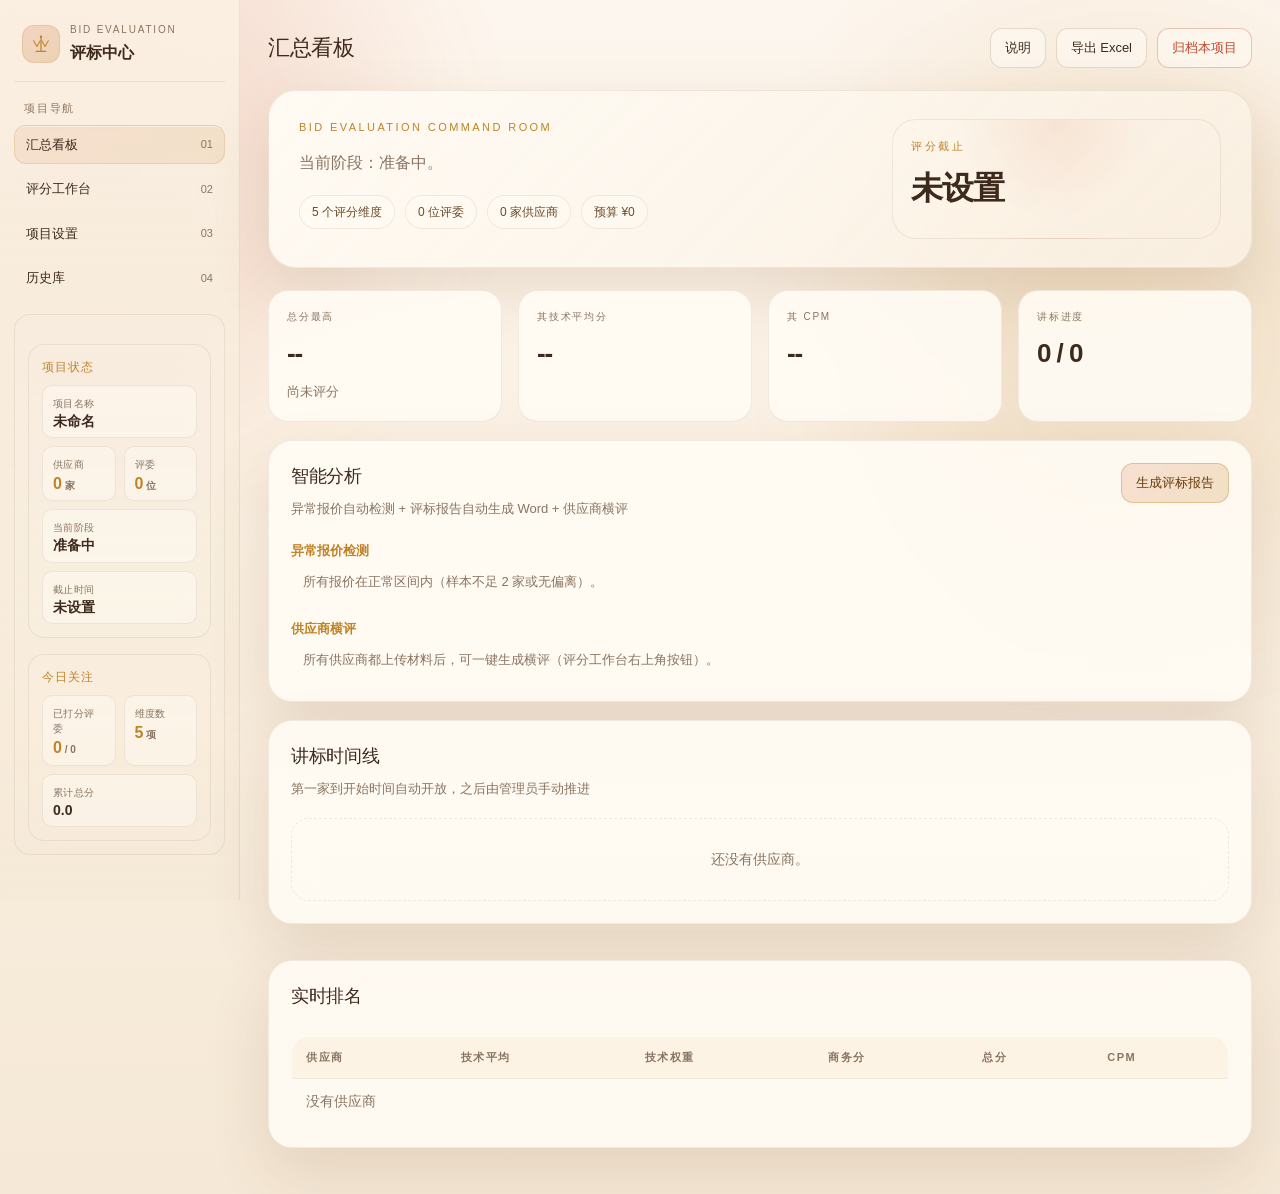
==== index.html @ c52fbff2 "Initial commit: bid-evaluation 评标管理应用" ====
<!DOCTYPE html>
<html lang="zh-CN">
<head>
  <meta charset="UTF-8">
  <meta name="viewport" content="width=device-width, initial-scale=1.0">
  <title>评标中心</title>
  <link rel="icon" href="data:image/svg+xml;utf8,<svg xmlns='http://www.w3.org/2000/svg' viewBox='0 0 64 64'><defs><linearGradient id='g' x1='0' y1='0' x2='1' y2='1'><stop offset='0' stop-color='%23d97757'/><stop offset='1' stop-color='%23c08328'/></linearGradient></defs><rect width='64' height='64' rx='16' fill='url(%23g)'/><path d='M32 14v36M20 50h24' stroke='%23fff' stroke-width='3' stroke-linecap='round' fill='none'/><path d='M14 24l8 14 8-14M34 24l8 14 8-14' stroke='%23fff' stroke-width='2.5' stroke-linecap='round' stroke-linejoin='round' fill='none'/><circle cx='32' cy='14' r='3' fill='%23fff'/></svg>">
  <link rel="stylesheet" href="./tailwind.css">
  <style>
    :root {
      --bg: #fdf6ee;
      --panel: rgba(255, 251, 244, 0.92);
      --line: rgba(120, 80, 40, 0.10);
      --line-strong: rgba(120, 80, 40, 0.18);
      --text: #3d2a1c;
      --muted: #8a7460;
      --gold: #c08328;
      --gold-soft: rgba(192, 131, 40, 0.16);
      --cyan: #d97757;
      --green: #6b9e4f;
      --red: #c0492f;
      --shadow: 0 24px 60px rgba(120, 80, 40, 0.14);
    }

    ::-webkit-scrollbar { width: 8px; height: 8px; }
    ::-webkit-scrollbar-track { background: transparent; }
    ::-webkit-scrollbar-thumb { background: rgba(120,80,40,.22); border-radius: 999px; border: 2px solid transparent; background-clip: content-box; }
    ::-webkit-scrollbar-thumb:hover { background: rgba(120,80,40,.34); }
    ::-webkit-scrollbar-corner { background: transparent; }

    * { box-sizing: border-box; scrollbar-width: thin; scrollbar-color: rgba(120,80,40,.22) transparent; }
    html, body { margin: 0; min-height: 100%; background: radial-gradient(circle at top left, rgba(217, 119, 87, .12), transparent 28%), radial-gradient(circle at 85% 20%, rgba(192, 131, 40, .10), transparent 24%), linear-gradient(180deg, #fdf6ee 0%, #faf0e2 40%, #f5e8d6 100%); color: var(--text); font-family: Inter, "PingFang SC", "Microsoft YaHei", sans-serif; }
    body { overflow-x: hidden; }

    .bg-noise, .bg-glow { position: fixed; inset: 0; pointer-events: none; }
    .bg-noise { opacity: .05; background-image: radial-gradient(rgba(120,80,40,.30) .5px, transparent .5px); background-size: 10px 10px; }
    .bg-glow::before, .bg-glow::after { content: ""; position: absolute; width: 40vw; height: 40vw; border-radius: 999px; filter: blur(80px); opacity: .22; }
    .bg-glow::before { left: -10vw; top: -8vw; background: rgba(217, 119, 87, .50); }
    .bg-glow::after { right: -8vw; top: 10vh; background: rgba(192, 131, 40, .42); }

    .shell { position: relative; display: grid; grid-template-columns: 240px 1fr; min-height: 100vh; }
    .sidebar { padding: 16px 14px; border-right: 1px solid var(--line); background: linear-gradient(180deg, rgba(250, 240, 226, .92), rgba(245, 232, 214, .72)); backdrop-filter: blur(24px); position: sticky; top: 0; height: 100vh; overflow-y: auto; }
    .brand { display: flex; align-items: center; gap: 10px; padding: 6px 8px 16px; margin-bottom: 10px; border-bottom: 1px solid var(--line); }
    .brand-mark { width: 38px; height: 38px; border-radius: 12px; background: linear-gradient(135deg, rgba(217, 119, 87, .22), rgba(192, 131, 40, .25)); border: 1px solid rgba(192,131,40,.2); display: grid; place-items: center; font-weight: 700; color: var(--gold); }
    .brand small { display: block; color: var(--muted); text-transform: uppercase; letter-spacing: .18em; font-size: 10px; margin-bottom: 4px; }
    .brand strong { font-size: 16px; }

    .nav-group { margin-top: 18px; }
    .nav-title { color: var(--muted); font-size: 11px; letter-spacing: .16em; text-transform: uppercase; margin: 0 0 8px 10px; }
    .nav-item { display: flex; align-items: center; justify-content: space-between; width: 100%; padding: 9px 11px; border-radius: 12px; color: var(--text); background: transparent; border: 1px solid transparent; text-align: left; margin-bottom: 5px; cursor: pointer; transition: all .15s ease; font-family: inherit; font-size: 13px; }
    .nav-item:hover { background: rgba(255, 251, 244, .5); }
    .nav-item.active { background: linear-gradient(135deg, rgba(217, 119, 87, .12), rgba(192, 131, 40, .12)); border-color: rgba(192,131,40,.2); box-shadow: inset 0 1px 0 rgba(255,251,244,.5); }
    .nav-item span:last-child { color: var(--muted); font-size: 11px; }

    .sidebar-card { margin-top: 16px; padding: 13px; border-radius: 16px; border: 1px solid var(--line); background: rgba(255, 255, 255, 0.03); }
    .sidebar-card h4 { margin: 0 0 9px; font-size: 12px; letter-spacing: .08em; text-transform: uppercase; color: var(--gold); }
    .mini-row { display: flex; justify-content: space-between; gap: 12px; color: var(--muted); font-size: 12px; padding: 5px 0; }
    .mini-row strong { color: var(--text); font-weight: 600; }
    .stat-grid { display: grid; grid-template-columns: 1fr 1fr; gap: 8px; margin-top: 3px; }
    .stat-tile { padding: 10px 10px 8px; border-radius: 10px; border: 1px solid var(--line); background: rgba(255,251,244,.45); display: flex; flex-direction: column; gap: 3px; }
    .stat-tile .lbl { color: var(--muted); font-size: 10px; letter-spacing: .04em; }
    .stat-tile .val { color: var(--gold); font-size: 16px; font-weight: 700; line-height: 1.1; }
    .stat-tile .sub { color: var(--muted); font-size: 10px; }
    .stat-wide { grid-column: 1 / -1; }
    .stat-wide .val { font-size: 14px; color: var(--text); }

    .main { padding: 28px; min-width: 0; }
    .topbar { display: flex; justify-content: space-between; align-items: center; gap: 12px; margin-bottom: 22px; flex-wrap: wrap; }
    .topbar h1 { margin: 0; font-size: 22px; letter-spacing: -.02em; }
    .topbar .left { display: flex; align-items: center; gap: 12px; }
    .topbar .actions { display: flex; gap: 10px; flex-wrap: wrap; }
    .menu-btn { display: none; width: 40px; height: 40px; border-radius: 12px; border: 1px solid var(--line-strong); background: rgba(255, 251, 244, .6); color: var(--text); cursor: pointer; font-size: 20px; }
    .btn { padding: 9px 14px; border-radius: 12px; border: 1px solid var(--line-strong); background: rgba(255, 251, 244, .6); color: var(--text); font-size: 13px; cursor: pointer; transition: all .15s ease; font-family: inherit; }
    .btn:hover { background: rgba(255, 251, 244, .9); border-color: var(--gold); }
    .btn-primary { background: linear-gradient(135deg, rgba(217,119,87,.20), rgba(192,131,40,.22)); border-color: rgba(192,131,40,.35); color: #6b3a0a; }
    .btn-ghost { background: transparent; }
    .btn-danger { color: var(--red); border-color: rgba(192,73,47,.3); }

    /* 当前讲标推进条 */
    .progress-bar { display: none; flex-direction: column; align-items: stretch; gap: 6px; padding: 14px 18px; border-radius: 16px; border: 1px solid var(--gold-soft); background: linear-gradient(135deg, rgba(192,131,40,.10), rgba(217,119,87,.06)); margin-bottom: 18px; }
    .progress-bar.show { display: flex; }
    .progress-bar .now { font-size: 15px; }
    .progress-bar .now strong { color: var(--gold); }

    .hero { position: relative; overflow: hidden; border-radius: 28px; border: 1px solid var(--line); padding: 28px 30px; background: linear-gradient(135deg, rgba(255, 251, 244, 0.95), rgba(250, 240, 226, 0.86)); box-shadow: var(--shadow); display: grid; grid-template-columns: 1.4fr .8fr; gap: 18px; margin-bottom: 22px; }
    .eyebrow { color: var(--gold); text-transform: uppercase; letter-spacing: .22em; font-size: 11px; margin-bottom: 10px; }
    .hero h2 { margin: 0; font-size: 32px; line-height: 1.35; letter-spacing: .02em; }
    .hero p { margin: 14px 0 0; max-width: 760px; color: var(--muted); line-height: 1.75; }
    .hero-meta { display: flex; gap: 10px; flex-wrap: wrap; margin-top: 18px; }
    .tag { padding: 7px 12px; border-radius: 999px; border: 1px solid var(--line); background: rgba(255, 251, 244, .5); color: #6b4a2a; font-size: 12px; }
    .countdown { border-radius: 24px; padding: 18px; background: radial-gradient(circle at top, rgba(217, 119, 87, .12), transparent 48%), rgba(255, 251, 244, .03); border: 1px solid var(--line); }
    .countdown .time { font-size: 32px; font-weight: 700; letter-spacing: -.04em; margin-top: 8px; }
    .countdown .sub { color: var(--muted); line-height: 1.6; font-size: 13px; margin-top: 8px; }

    .grid-4 { display: grid; grid-template-columns: repeat(4, minmax(0, 1fr)); gap: 16px; margin-bottom: 18px; }
    .metric { border-radius: 20px; padding: 18px; background: var(--panel); border: 1px solid var(--line); backdrop-filter: blur(20px); }
    .metric small { display: block; color: var(--muted); text-transform: uppercase; letter-spacing: .18em; font-size: 10px; margin-bottom: 10px; }
    .metric strong { display: block; font-size: 26px; letter-spacing: -.04em; margin-bottom: 6px; }
    .metric span { color: var(--muted); font-size: 13px; }

    .content-grid { display: grid; grid-template-columns: 1.2fr .8fr; gap: 18px; }
    .stack { display: grid; gap: 18px; }
    .panel { border-radius: 24px; padding: 22px; background: var(--panel); border: 1px solid var(--line); backdrop-filter: blur(20px); box-shadow: var(--shadow); margin-bottom: 18px; }
    .panel h3 { margin: 0 0 8px; font-size: 18px; letter-spacing: -.02em; }
    .panel-head { display: flex; justify-content: space-between; gap: 12px; align-items: flex-start; margin-bottom: 18px; flex-wrap: wrap; }
    .panel-head p { margin: 4px 0 0; color: var(--muted); font-size: 13px; line-height: 1.7; }

    .timeline { display: grid; gap: 12px; }
    .timeline-item { display: grid; grid-template-columns: 110px 1fr auto; gap: 14px; padding: 14px 16px; border-radius: 18px; border: 1px solid var(--line); background: rgba(255, 251, 244, .4); align-items: center; }
    .timeline-item .slot { color: var(--gold); font-weight: 600; font-size: 13px; }
    .timeline-item .name { font-size: 15px; font-weight: 600; }
    .timeline-item .link { color: var(--cyan); font-size: 12px; margin-top: 4px; text-decoration: none; }
    .status-pill { padding: 7px 10px; border-radius: 999px; font-size: 12px; border: 1px solid rgba(120,80,40,.12); }
    .status-done { background: rgba(107, 158, 79, .12); color: var(--green); }
    .status-doing { background: rgba(192, 131, 40, .14); color: var(--gold); }
    .status-todo { background: rgba(217,119,87,.10); color: var(--cyan); }

    .vendor-tabs { display: flex; gap: 8px; flex-wrap: wrap; margin-bottom: 18px; }
    .vendor-tab { padding: 10px 14px; border-radius: 12px; border: 1px solid var(--line); background: rgba(255, 251, 244, .5); cursor: pointer; font-size: 13px; color: var(--text); transition: all .15s ease; }
    .vendor-tab:hover { background: rgba(255, 251, 244, .8); }
    .vendor-tab.active { background: linear-gradient(135deg, rgba(217,119,87,.16), rgba(192,131,40,.16)); border-color: rgba(192,131,40,.3); }
    .vendor-tab .vtotal { color: var(--gold); font-weight: 700; margin-left: 8px; }

    .judge-tabs { display: flex; gap: 8px; flex-wrap: wrap; margin-bottom: 18px; padding: 14px; border-radius: 14px; border: 1px solid var(--line); background: rgba(255, 251, 244, .35); }
    .judge-tab { padding: 8px 12px; border-radius: 10px; border: 1px solid var(--line); background: transparent; cursor: pointer; font-size: 12px; color: var(--muted); }
    .judge-tab.active { background: rgba(217,119,87,.14); color: var(--text); border-color: rgba(217,119,87,.35); }
    .judge-tab .jtotal { color: var(--gold); margin-left: 6px; font-weight: 700; }

    .dimension-grid { display: grid; grid-template-columns: repeat(2, minmax(0, 1fr)); gap: 12px; }
    /* 第 5 个维度卡（奇数个时）旁边放评委总评，凑成两列 */
    .dimension-grid.has-odd { grid-template-columns: repeat(2, minmax(0, 1fr)); }
    .dim-comments-slot { grid-column: 2; }
    .dimension { border-radius: 16px; padding: 14px; background: rgba(253, 246, 238, .65); border: 1px solid var(--line); }
    .dimension .top { display: flex; justify-content: space-between; gap: 10px; margin-bottom: 8px; align-items: center; }
    .dimension .top strong { font-size: 14px; }
    .dimension .max { color: var(--muted); font-size: 12px; }
    .score-input { width: 80px; padding: 8px 10px; border-radius: 10px; border: 1px solid var(--line-strong); background: rgba(255, 251, 244, .7); color: var(--text); font-size: 16px; font-weight: 700; font-family: inherit; text-align: center; }
    .score-input:focus { outline: none; border-color: var(--gold); box-shadow: 0 0 0 3px rgba(192, 131, 40, .15); }
    .score-input.invalid { border-color: var(--red); }
    .bar { height: 7px; border-radius: 999px; background: rgba(120,80,40,.10); overflow: hidden; margin-top: 8px; }
    .bar > i { display: block; height: 100%; border-radius: inherit; background: linear-gradient(90deg, #d97757, #c08328); transition: width .3s ease; }

    .dim-details { margin: 10px 0 0; padding-left: 18px; color: var(--muted); font-size: 12px; line-height: 1.7; }
    .dim-details li { margin-bottom: 3px; }
    .dim-standard { margin-top: 8px; padding: 8px 10px; border-radius: 8px; background: rgba(192,131,40,.08); border: 1px solid rgba(192,131,40,.22); color: var(--gold); font-size: 11px; line-height: 1.5; }

    .vendor-card-head { display: flex; justify-content: space-between; align-items: center; gap: 12px; flex-wrap: wrap; padding: 14px 16px; border-radius: 16px; border: 1px solid var(--line); background: rgba(255, 251, 244, .4); margin-bottom: 14px; }
    .vendor-card-head .play { display: flex; align-items: center; gap: 8px; }
    .vendor-card-head .biz { color: var(--gold); font-weight: 700; }

    .score-summary { display: grid; grid-template-columns: repeat(3, 1fr); gap: 12px; margin-top: 18px; padding: 16px; border-radius: 14px; border: 1px solid var(--line); background: rgba(255, 251, 244, .35); }
    .score-summary div { text-align: center; }
    .score-summary small { display: block; color: var(--muted); font-size: 11px; text-transform: uppercase; letter-spacing: .14em; margin-bottom: 6px; }
    .score-summary strong { font-size: 22px; color: var(--gold); }

    .judge-comments-card { margin-top: 14px; padding: 16px; border-radius: 14px; border: 1px solid var(--line); background: rgba(255, 251, 244, .35); }
    .judge-comments-card .jc-head { margin-bottom: 10px; }
    .judge-comments-card .jc-head strong { color: var(--gold); font-size: 14px; }
    .judge-comments-card .jc-list { display: grid; gap: 10px; }
    .judge-comments-card .jc-row { padding: 10px 12px; border-radius: 10px; border: 1px solid var(--line); background: rgba(255,251,244,.5); }
    .judge-comments-card .jc-row.active { border-color: var(--gold); background: rgba(192,131,40,.06); }
    .judge-comments-card .jc-judge { font-size: 12px; font-weight: 700; color: var(--cyan); margin-bottom: 4px; }
    .judge-comments-card .jc-text { font-size: 13px; color: var(--text); line-height: 1.6; white-space: pre-wrap; word-break: break-word; }
    .judge-comments-card .jc-empty { color: var(--muted); font-size: 12px; }

    .table { width: 100%; border-collapse: collapse; font-size: 13px; border-radius: 18px; overflow: hidden; border: 1px solid var(--line); }
    .table th, .table td { padding: 12px 14px; text-align: left; border-bottom: 1px solid var(--line); }
    .table th { color: var(--muted); font-size: 11px; text-transform: uppercase; letter-spacing: .14em; background: rgba(192,131,40,.06); }
    .table tr:last-child td { border-bottom: none; }
    .table td strong { font-size: 14px; }
    .rank-1 { color: var(--gold); font-weight: 700; }

    /* 异常报价检测 */
    .anomaly-list { display: grid; gap: 8px; }
    .anomaly-item { display: flex; gap: 10px; align-items: flex-start; padding: 10px 12px; border-radius: 12px; border: 1px solid var(--line); background: rgba(255,251,244,.4); font-size: 13px; line-height: 1.5; }
    .anomaly-item .aname { font-weight: 600; flex-shrink: 0; }
    .anomaly-item .atag { padding: 2px 8px; border-radius: 999px; font-size: 11px; flex-shrink: 0; border: 1px solid currentColor; }
    .anomaly-high { color: var(--red); border-color: rgba(192,73,47,.25); background: rgba(192,73,47,.06); }
    .anomaly-medium { color: var(--gold); border-color: rgba(192,131,40,.25); background: rgba(192,131,40,.06); }
    .anomaly-ok { color: var(--muted); font-size: 13px; padding: 10px 12px; }

    /* 资质核验 */
    .qual-list { display: grid; gap: 8px; margin-top: 10px; }
    .qual-row { padding: 10px 12px; border-radius: 10px; border: 1px solid var(--line); background: rgba(255,251,244,.4); font-size: 12px; line-height: 1.5; }
    .qual-row .qtop { display: flex; gap: 8px; align-items: center; justify-content: space-between; margin-bottom: 4px; }
    .qual-row .qreq { color: var(--text); font-size: 12px; }
    .qual-badge { padding: 2px 8px; border-radius: 999px; font-size: 11px; border: 1px solid currentColor; flex-shrink: 0; }
    .qual-pass { color: var(--green); }
    .qual-fail { color: var(--red); }
    .qual-partial { color: var(--gold); }
    .qual-evidence { color: var(--muted); font-size: 11px; margin-top: 2px; }

    /* 历史库 */
    .archive-list { display: grid; gap: 14px; }
    .archive-card { border-radius: 18px; padding: 16px 18px; border: 1px solid var(--line); background: rgba(255,251,244,.5); }
    .archive-card .ac-head { display: flex; justify-content: space-between; align-items: flex-start; gap: 10px; margin-bottom: 10px; }
    .archive-card .ac-name { font-size: 15px; font-weight: 600; }
    .archive-card .ac-meta { display: flex; gap: 10px; flex-wrap: wrap; color: var(--muted); font-size: 12px; }
    .archive-card .ac-tag { padding: 3px 8px; border-radius: 999px; border: 1px solid var(--line); background: rgba(255,251,244,.6); }
    .archive-card .ac-winner { color: var(--gold); font-size: 14px; margin-top: 8px; }
    .archive-card .ac-actions { display: flex; gap: 8px; margin-top: 12px; flex-wrap: wrap; }
    .archive-detail h4 { margin: 14px 0 8px; font-size: 13px; text-transform: uppercase; letter-spacing: .08em; color: var(--gold); }
    .archive-detail h4:first-child { margin-top: 0; }
    .archive-detail .mini-table { width: 100%; border-collapse: collapse; font-size: 12px; border: 1px solid var(--line); border-radius: 10px; overflow: hidden; }
    .archive-detail .mini-table th, .archive-detail .mini-table td { padding: 8px 10px; border-bottom: 1px solid var(--line); text-align: left; }
    .archive-detail .mini-table th { background: rgba(192,131,40,.06); color: var(--muted); font-size: 11px; text-transform: uppercase; letter-spacing: .08em; }
    .archive-detail .mini-table tr:last-child td { border-bottom: none; }
    .archive-detail details { margin-top: 8px; }
    .archive-detail summary { color: var(--gold); font-size: 13px; cursor: pointer; }

    .similar-section { margin-top: 14px; padding: 12px 14px; border-radius: 12px; border: 1px solid var(--line); background: rgba(255,251,244,.5); }
    .similar-section h4 { margin: 0 0 10px; font-size: 13px; color: var(--gold); }
    .similar-list { display: grid; gap: 8px; }
    .similar-item { display: flex; align-items: center; justify-content: space-between; gap: 10px; padding: 10px 12px; border-radius: 10px; border: 1px solid var(--line); background: rgba(255,251,244,.6); }
    .similar-item .sinfo { display: flex; flex-direction: column; gap: 3px; min-width: 0; }
    .similar-item .sinfo strong { font-size: 13px; }
    .similar-item .smeta { font-size: 11px; color: var(--muted); }

    /* AI 初评 / 资质核验 折叠块 */
    details.ai-block > summary::-webkit-details-marker,
    details.qual-block > summary::-webkit-details-marker { display: none; }
    details.ai-block[open] .toggle-icon,
    details.qual-block[open] .toggle-icon { display: none; }

    /* 供应商档案 */
    .supplier-registry { display: grid; gap: 10px; }
    .supplier-row { display: grid; grid-template-columns: 1.5fr .8fr .8fr .8fr 1fr auto; gap: 10px; align-items: center; padding: 10px 12px; border-radius: 10px; border: 1px solid var(--line); background: rgba(255,251,244,.4); font-size: 12px; }
    .supplier-row .sname { font-weight: 600; }
    .supplier-row .snum { color: var(--gold); font-weight: 700; }
    .supplier-row .smeta { color: var(--muted); }
    .supplier-row .blacklist { color: var(--red); }
    .supplier-row input { font-size: 12px; padding: 6px 8px; }

    /* 手机端汇总卡片 */
    .vendor-cards-mobile { display: none; gap: 12px; }
    .vcard { border-radius: 16px; padding: 14px; border: 1px solid var(--line); background: rgba(255, 251, 244, .4); }
    .vcard .vh { display: flex; justify-content: space-between; align-items: center; margin-bottom: 10px; }
    .vcard .vh strong { font-size: 14px; }
    .vcard .vrow { display: flex; justify-content: space-between; padding: 6px 0; color: var(--muted); font-size: 13px; }
    .vcard .vrow strong { color: var(--text); }

    .audit-list { display: grid; gap: 12px; }
    .audit-item { padding: 14px 16px; border-radius: 18px; border: 1px solid var(--line); background: rgba(255, 251, 244, .4); }
    .audit-item strong { display: block; margin-bottom: 6px; font-size: 13px; }
    .audit-item p { margin: 0; color: var(--muted); font-size: 13px; line-height: 1.6; }
    .audit-item .empty { color: var(--muted); font-style: italic; }

    .judge-sig-list { display: grid; gap: 12px; margin-bottom: 14px; }
    .judge-sig-card { padding: 12px; border-radius: 12px; border: 1px solid var(--line); background: rgba(255,251,244,.5); }
    .js-head { display: flex; justify-content: space-between; align-items: center; margin-bottom: 8px; }
    .js-time { color: var(--muted); font-size: 12px; }
    .js-img { max-width: 200px; max-height: 70px; border: 1px solid var(--line); border-radius: 6px; background: #fff; padding: 3px; display: block; }
    .js-empty { color: var(--muted); font-style: italic; font-size: 13px; }
    .js-overalls { margin-top: 8px; padding-top: 8px; border-top: 1px dashed var(--line); font-size: 12px; color: var(--text); line-height: 1.6; }

    .cross-vendor-content { margin-top: 10px; padding: 14px 16px; border-radius: 12px; border: 1px solid var(--line); background: rgba(255,251,244,.6); color: var(--text); font-size: 13px; line-height: 1.8; }
    .cross-vendor-content br { margin-bottom: 6px; }

    .form-row { display: grid; grid-template-columns: 1fr auto auto; gap: 10px; align-items: center; margin-bottom: 10px; }
    .form-row label { font-size: 13px; color: var(--muted); }
    .input { padding: 9px 12px; border-radius: 10px; border: 1px solid var(--line-strong); background: rgba(255, 251, 244, .8); color: var(--text); font-size: 13px; font-family: inherit; width: 100%; }
    .input:focus { outline: none; border-color: var(--gold); }
    .input.small { width: 90px; }
    textarea.input { resize: vertical; min-height: 60px; }
    .form-section { margin-bottom: 24px; }
    .form-section h4 { margin: 0 0 12px; font-size: 14px; color: var(--gold); letter-spacing: .06em; text-transform: uppercase; }
    .empty-state { padding: 30px; text-align: center; color: var(--muted); font-size: 14px; border: 1px dashed var(--line); border-radius: 18px; }
    .readonly-row { display: flex; justify-content: space-between; padding: 10px 12px; border-radius: 10px; border: 1px solid var(--line); background: rgba(255, 251, 244, .35); margin-bottom: 8px; }
    .readonly-row span { color: var(--muted); font-size: 13px; }
    .readonly-row strong { color: var(--text); }

    .ai-card { border-radius: 16px; padding: 16px; border: 1px solid var(--line); background: rgba(255, 251, 244, .4); margin-bottom: 12px; }
    .ai-card .head { display: flex; justify-content: space-between; align-items: center; margin-bottom: 10px; gap: 10px; flex-wrap: wrap; }
    .ai-card strong { font-size: 14px; }

    .paste-box { padding: 16px; border-radius: 16px; border: 1px dashed var(--line-strong); background: rgba(255, 251, 244, .35); margin-bottom: 14px; }
    .paste-box textarea { min-height: 100px; }

    .link-row { display: flex; gap: 8px; align-items: center; padding: 10px 12px; border-radius: 10px; border: 1px solid var(--line); background: rgba(255, 251, 244, .35); margin-bottom: 8px; flex-wrap: wrap; }
    .link-row .lname { flex: 1; min-width: 120px; font-size: 13px; }
    .link-row .lurl { flex: 2; min-width: 200px; font-size: 11px; color: var(--cyan); word-break: break-all; }
    .link-row .copy { font-size: 11px; padding: 6px 10px; }

    .report-pre { padding: 14px; border-radius: 12px; background: rgba(255,251,244,.8); border: 1px solid var(--line); font-family: "Microsoft YaHei", ui-monospace, monospace; font-size: 13px; line-height: 1.75; white-space: pre-wrap; max-height: 55vh; overflow-y: auto; }

    /* 遮罩 */
    .overlay { display: none; position: fixed; inset: 0; background: rgba(80, 50, 20, .35); z-index: 40; }
    .overlay.show { display: block; }
    /* 弹层 */
    .modal { position: fixed; inset: 0; z-index: 60; display: grid; place-items: center; padding: 20px; background: rgba(80, 50, 20, .45); }
    .modal[hidden] { display: none !important; }
    .modal-box { width: 100%; max-width: 560px; max-height: 90vh; overflow-y: auto; background: linear-gradient(180deg, #fffbf4, #faf0e2); border: 1px solid var(--line-strong); border-radius: 20px; padding: 22px; box-shadow: var(--shadow); }
    .modal-head { display: flex; justify-content: space-between; align-items: center; margin-bottom: 14px; position: sticky; top: 0; z-index: 5; background: linear-gradient(180deg, #fffbf4 80%, rgba(255,251,244,0)); padding: 4px 0 8px; margin: -4px -0 0; }
    .modal-head h3 { margin: 0; font-size: 16px; }

    /* 手机端排名卡片（桌面端隐藏） */
    .rank-cards-mobile { display: none; }
    .rank-card { border-radius: 16px; padding: 14px; border: 1px solid var(--line); background: rgba(255, 251, 244, .5); margin-bottom: 12px; }
    .rank-card.lead { border-color: rgba(192,131,40,.4); background: linear-gradient(135deg, rgba(192,131,40,.10), rgba(217,119,87,.06)); }
    .rc-head { display: flex; align-items: center; gap: 10px; margin-bottom: 10px; }
    .rc-no { width: 26px; height: 26px; border-radius: 8px; background: rgba(192,131,40,.15); color: var(--gold); font-weight: 700; font-size: 13px; display: grid; place-items: center; flex-shrink: 0; }
    .rank-card.lead .rc-no { background: linear-gradient(135deg, #d97757, #c08328); color: #fff; }
    .rc-name { flex: 1; font-size: 14px; line-height: 1.3; }
    .rc-total { font-size: 18px; font-weight: 700; }
    .rc-rows { display: grid; gap: 4px; }
    .rc-row { display: flex; justify-content: space-between; padding: 4px 0; font-size: 12px; color: var(--muted); border-top: 1px dashed var(--line); }
    .rc-row:first-child { border-top: none; }
    .rc-row strong { color: var(--text); font-weight: 600; }

    @media (max-width: 1200px) {
      .grid-4 { grid-template-columns: repeat(2, minmax(0, 1fr)); }
      .content-grid, .hero { grid-template-columns: 1fr; }
      .dimension-grid { grid-template-columns: 1fr; }
    }
    @media (max-width: 760px) {
      .shell { display: block; }
      .sidebar { position: fixed; left: 0; top: 0; width: 260px; max-width: 85vw; z-index: 50; transform: translateX(-100%); transition: transform .25s ease; height: 100vh; height: 100dvh; }
      .sidebar.open { transform: translateX(0); }
      .menu-btn { display: grid; place-items: center; }
      .overlay { display: none !important; }
      .overlay.show { display: block !important; z-index: 35; }
      .main { padding: 16px; width: 100%; }
      .hero h2 { font-size: 24px; }
      .grid-4 { grid-template-columns: 1fr; }
      .timeline-item { grid-template-columns: 1fr; }
      .score-summary { grid-template-columns: 1fr; }
      .panel { padding: 16px; }
      .btn { padding: 11px 16px; font-size: 14px; }
      .nav-item { padding: 14px 12px; font-size: 15px; }
      .table { display: none !important; }
      .rank-cards-mobile { display: block; }
      .supplier-row { grid-template-columns: 1fr; gap: 6px; }
      .supplier-row .btn { width: 100%; }
      .form-row { grid-template-columns: 1fr auto; }
      .form-row[data-vid] { grid-template-columns: 1fr; gap: 8px; }
      .form-row[data-vid] button { width: 100%; }
      .countdown .time { font-size: 26px; }
      .modal-box { max-width: 100%; padding: 16px; }
      .topbar .actions .btn { padding: 9px 12px; font-size: 13px; }
    }
  </style>
</head>
<body>
  <div class="bg-noise"></div>
  <div class="bg-glow"></div>
  <div class="overlay" id="overlay"></div>

  <!-- 说明弹层（管理端） -->
  <div class="modal" id="helpModal" hidden>
    <div class="modal-box">
      <div class="modal-head">
        <h3>怎么用 · 管理员</h3>
        <button class="btn btn-ghost" data-action="close-help">✕</button>
      </div>
      <div style="color:var(--text);line-height:1.8;font-size:14px;">
        <p><strong>1. 项目设置</strong><br>先填项目名和预算（元，比如 140万就填 1400000）。再建评分维度（比如"创意""执行"），每个维度给个满分。然后加评委和供应商。</p>
        <p><strong>2. 发外链给评委</strong><br>每位评委旁边有个外链，点「复制」发给对应的人。评委用手机或电脑打开就能打分，不用登录。评委需对每家供应商填写总评，全部供应商打完分、填完总评后手写签名；签名后打分及总评锁定。如需改分，管理员在评委列表点「解锁」清掉签名即可。</p>
        <p><strong>3. 填会议信息 + 推进讲标</strong><br>供应商旁边点「会议信息」，填讲标时间、会议链接、会议号、密码。第一家到开始时间后会自动对评委开放打分；之后每讲完一家，管理员在「讲标时间线」面板点「结束当前，开始下一家」推进。供应商排序按会议时间，未轮到的供应商评委端会锁住无法点入。如需临时跳过/回退，可到「项目设置」每家供应商旁边点「设为当前」。</p>
        <p><strong>4. 评分工作台</strong><br>选一家供应商、选自己（评委视角），按维度打分。下面还能填播放量（万）算商务分。展开「供应商 AI 初评」粘贴或导入该供应商的投标材料（PDF / Word / Excel 都行），AI 会一次性给出各维度建议分及评分依据（50-150 字），填了招标要求时还会逐条核验资质。卡片右上角有「生成供应商横评」按钮，所有供应商材料上传后可一键生成横向对比分析。</p>
        <p><strong>5. 汇总看板 / 评标报告</strong><br>所有分数自动汇总排名。讲标全部结束后，系统会<span style="color:var(--gold);">在浏览器静默生成 Word 评标报告</span>，报告末尾含「评委签字」段，记录每位评委的签名时间以及对每家供应商的总评。生成时按钮显示「报告生成中…」，完成后恢复「生成评标报告」并在旁边出现「下载 Word」按钮，可重复下载。也可以随时手动点「生成评标报告」重新生成。</p>
        <p style="color:var(--muted);font-size:12px;">分数怎么算：技术分 = 各维度之和；技术权重 = 平均技术分 × 0.5；商务分 = 播放量最高者 50 分，其他按比例；总分 = 商务分 + 技术权重；CPM = 预算 ÷ (播放量×10000) ÷ 1000（播放量单位为万）。</p>
        <p><strong>6. 历史库 / 复用</strong><br>项目评完后点「归档本项目」存入历史库。归档会一并保存每位评委的手写签名、签名时间、对每家供应商的总评，以及供应商横评（看板里生成的横向对比分析）。历史详情里「评委签字」段可查看签名/总评，点「查看完整横评」会弹出二级窗口显示横评全文。点「复用为新项目」会带过来评分维度、招标要求、供应商名单和评委，但清掉会议链接、播放量、所有分数和签名，相当于换个新项目沿用同一套模板和人。</p>
      </div>
    </div>
  </div>

  <!-- 会议信息弹层 -->
  <div class="modal" id="meetingModal" hidden>
    <div class="modal-box">
      <div class="modal-head">
        <h3>会议信息 · <span id="meetingVendorName"></span></h3>
        <button class="btn btn-ghost" data-action="close-meeting">✕</button>
      </div>
      <div class="paste-box">
        <strong style="display:block;margin-bottom:8px;">粘贴腾讯会议文字（自动识别填入下方）</strong>
        <textarea class="input" id="modalPaste" placeholder="会议主题：xxx&#10;会议时间：2026/08/14 14:00-14:30 (GMT+08:00)&#10;https://meeting.tencent.com/dm/xxx&#10;#腾讯会议：706-143-865"></textarea>
        <div style="margin-top:8px;display:flex;gap:8px;flex-wrap:wrap;align-items:center;">
          <button class="btn btn-primary" data-action="parse-paste-modal">解析填入</button>
          <span id="pasteHint" style="font-size:11px;color:var(--muted);"></span>
        </div>
      </div>
      <div class="form-section" style="margin-top:14px;">
        <div class="form-row" style="grid-template-columns:90px 1fr;"><label>日期</label><input class="input" id="mDate" type="date"></div>
        <div class="form-row" style="grid-template-columns:90px 1fr 110px;"><label>时间</label><div style="display:flex;gap:8px;align-items:center;"><input class="input" id="mStart" type="time" style="width:110px;"><span style="color:var(--muted);">-</span><input class="input" id="mEnd" type="time" style="width:110px;"></div></div>
        <div class="form-row" style="grid-template-columns:90px 1fr;"><label>会议链接</label><input class="input" id="mLink" placeholder="https://..."></div>
        <div class="form-row" style="grid-template-columns:90px 1fr 120px;"><label>会议号/密码</label><div style="display:flex;gap:8px;"><input class="input" id="mId" placeholder="会议号" style="flex:1;"><input class="input" id="mPwd" placeholder="密码" style="width:120px;"></div></div>
      </div>
      <div style="display:flex;gap:10px;justify-content:flex-end;margin-top:16px;">
        <button class="btn btn-primary" data-action="save-meeting">保存</button>
      </div>
    </div>
  </div>

  <!-- 评标报告弹层 -->
  <div class="modal" id="reportModal" hidden>
    <div class="modal-box">
      <div class="modal-head">
        <h3>评标报告</h3>
        <button class="btn btn-ghost" id="reportClose">✕</button>
      </div>
      <div id="reportStatus" style="color:var(--muted);font-size:13px;margin-bottom:10px;"></div>
      <pre class="report-pre" id="reportBody" style="display:none;"></pre>
      <div style="display:flex;gap:8px;justify-content:flex-end;flex-wrap:wrap;">
        <button class="btn" id="reportCopy" style="display:none;">复制</button>
        <button class="btn btn-primary" id="reportDl" style="display:none;">下载 Word</button>
      </div>
    </div>
  </div>

  <!-- 历史详情弹层 -->
  <div class="modal" id="archiveModal" hidden>
    <div class="modal-box" style="max-width:720px;">
      <div class="modal-head">
        <h3>历史项目详情</h3>
        <button class="btn btn-ghost" data-action="close-archive">✕</button>
      </div>
      <div class="archive-detail" id="archiveBody"></div>
      <div style="display:flex;gap:10px;justify-content:flex-end;margin-top:16px;flex-wrap:wrap;">
        <button class="btn btn-primary" data-action="clone-from-archive">复用为新项目</button>
      </div>
    </div>
  </div>

  <!-- 历史横评二级弹层 -->
  <div class="modal" id="archiveCrossModal" hidden>
    <div class="modal-box" style="max-width:640px;">
      <div class="modal-head">
        <h3>供应商横评</h3>
        <button class="btn btn-ghost" id="archiveCrossClose">✕</button>
      </div>
      <pre class="report-pre" id="archiveCrossBody" style="max-height:70vh;white-space:pre-wrap;"></pre>
    </div>
  </div>
  <div class="shell">
    <aside class="sidebar" id="sidebar">
      <div class="brand">
        <div class="brand-mark"><svg viewBox='0 0 64 64' width='26' height='26'><path d='M32 14v36M20 50h24' stroke='currentColor' stroke-width='3' stroke-linecap='round' fill='none'/><path d='M14 24l8 14 8-14M34 24l8 14 8-14' stroke='currentColor' stroke-width='2.5' stroke-linecap='round' stroke-linejoin='round' fill='none'/><circle cx='32' cy='14' r='3' fill='currentColor'/></svg></div>
        <div>
          <small>Bid Evaluation</small>
          <strong>评标中心</strong>
        </div>
      </div>
      <div class="nav-group" id="navGroup">
        <div class="nav-title">项目导航</div>
        <button class="nav-item active" data-tab="dashboard"><span>汇总看板</span><span>01</span></button>
      <button class="nav-item" data-tab="scoring"><span>评分工作台</span><span>02</span></button>
      <button class="nav-item" data-tab="settings"><span>项目设置</span><span>03</span></button>
      <button class="nav-item" data-tab="history"><span>历史库</span><span>04</span></button>
      </div>
      <div class="sidebar-card" id="statusCard"></div>
    </aside>

    <main class="main">
      <div class="topbar">
        <div class="left">
          <button class="menu-btn" id="menuBtn">☰</button>
          <h1 id="viewTitle">汇总看板</h1>
        </div>
        <div class="actions">
          <button class="btn" id="helpBtn">说明</button>
          <button class="btn" id="exportBtn">导出 Excel</button>
          <button class="btn btn-danger" id="archiveActionBtn" data-action="archive-project">归档本项目</button>
        </div>
      </div>
      <div class="progress-bar" id="progressBar"></div>
      <div id="view"></div>
    </main>
  </div>

  <script defer src="./xlsx.full.min.js"></script>
  <script defer src="./docx.full.min.js"></script>
  <script defer src="./pdf.min.js"></script>
  <script defer src="./mammoth.browser.min.js"></script>
  <script defer src="./app.js"></script>
</body>
</html>
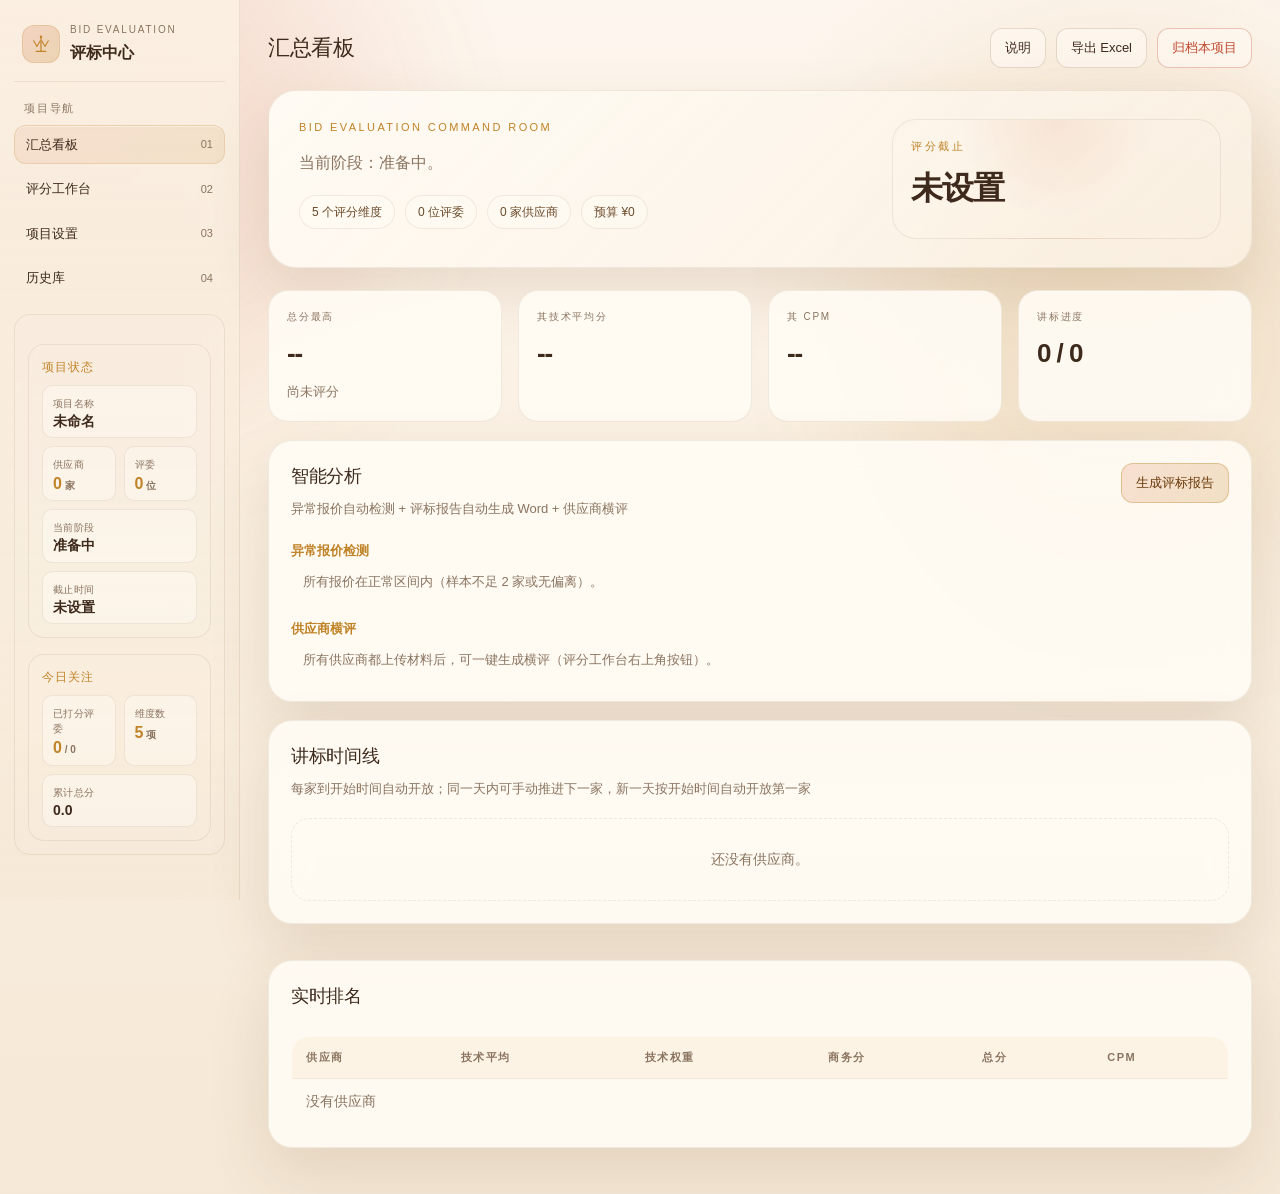
==== commit aab72461: "讲标按天隔离+过期锁定: 移除重新开放第一家按钮, currentVendorId 按会议日期隔离, 过会议日期当天自动只读锁定, 推进按钮加即时反馈" ====
--- a/index.html
+++ b/index.html
@@ -355,7 +355,7 @@
       <div style="color:var(--text);line-height:1.8;font-size:14px;">
         <p><strong>1. 项目设置</strong><br>先填项目名和预算（元，比如 140万就填 1400000）。再建评分维度（比如"创意""执行"），每个维度给个满分。然后加评委和供应商。</p>
         <p><strong>2. 发外链给评委</strong><br>每位评委旁边有个外链，点「复制」发给对应的人。评委用手机或电脑打开就能打分，不用登录。评委需对每家供应商填写总评，全部供应商打完分、填完总评后手写签名；签名后打分及总评锁定。如需改分，管理员在评委列表点「解锁」清掉签名即可。</p>
-        <p><strong>3. 填会议信息 + 推进讲标</strong><br>供应商旁边点「会议信息」，填讲标时间、会议链接、会议号、密码。第一家到开始时间后会自动对评委开放打分；之后每讲完一家，管理员在「讲标时间线」面板点「结束当前，开始下一家」推进。供应商排序按会议时间，未轮到的供应商评委端会锁住无法点入。如需临时跳过/回退，可到「项目设置」每家供应商旁边点「设为当前」。</p>
+        <p><strong>3. 填会议信息 + 讲标推进</strong><br>供应商旁边点「会议信息」，填讲标日期、开始/结束时间、会议链接、会议号、密码。每家到自己的开始时间会自动对评委开放打分；同一天内多场会议，管理员可在「讲标时间线」面板点「结束当前，开始下一家」推进。新一天的会议会按开始时间自动开放第一家，不会沿用昨天的推进进度。供应商排序按会议时间，未轮到的供应商评委端会锁住无法点入。如需在同一天内临时跳过/回退，可到「项目设置」每家供应商旁边点「设为当前」。<span style="color:var(--gold);">过了会议日期当天，项目自动锁定为只读，无法再操作或改分。</span></p>
         <p><strong>4. 评分工作台</strong><br>选一家供应商、选自己（评委视角），按维度打分。下面还能填播放量（万）算商务分。展开「供应商 AI 初评」粘贴或导入该供应商的投标材料（PDF / Word / Excel 都行），AI 会一次性给出各维度建议分及评分依据（50-150 字），填了招标要求时还会逐条核验资质。卡片右上角有「生成供应商横评」按钮，所有供应商材料上传后可一键生成横向对比分析。</p>
         <p><strong>5. 汇总看板 / 评标报告</strong><br>所有分数自动汇总排名。讲标全部结束后，系统会<span style="color:var(--gold);">在浏览器静默生成 Word 评标报告</span>，报告末尾含「评委签字」段，记录每位评委的签名时间以及对每家供应商的总评。生成时按钮显示「报告生成中…」，完成后恢复「生成评标报告」并在旁边出现「下载 Word」按钮，可重复下载。也可以随时手动点「生成评标报告」重新生成。</p>
         <p style="color:var(--muted);font-size:12px;">分数怎么算：技术分 = 各维度之和；技术权重 = 平均技术分 × 0.5；商务分 = 播放量最高者 50 分，其他按比例；总分 = 商务分 + 技术权重；CPM = 预算 ÷ (播放量×10000) ÷ 1000（播放量单位为万）。</p>
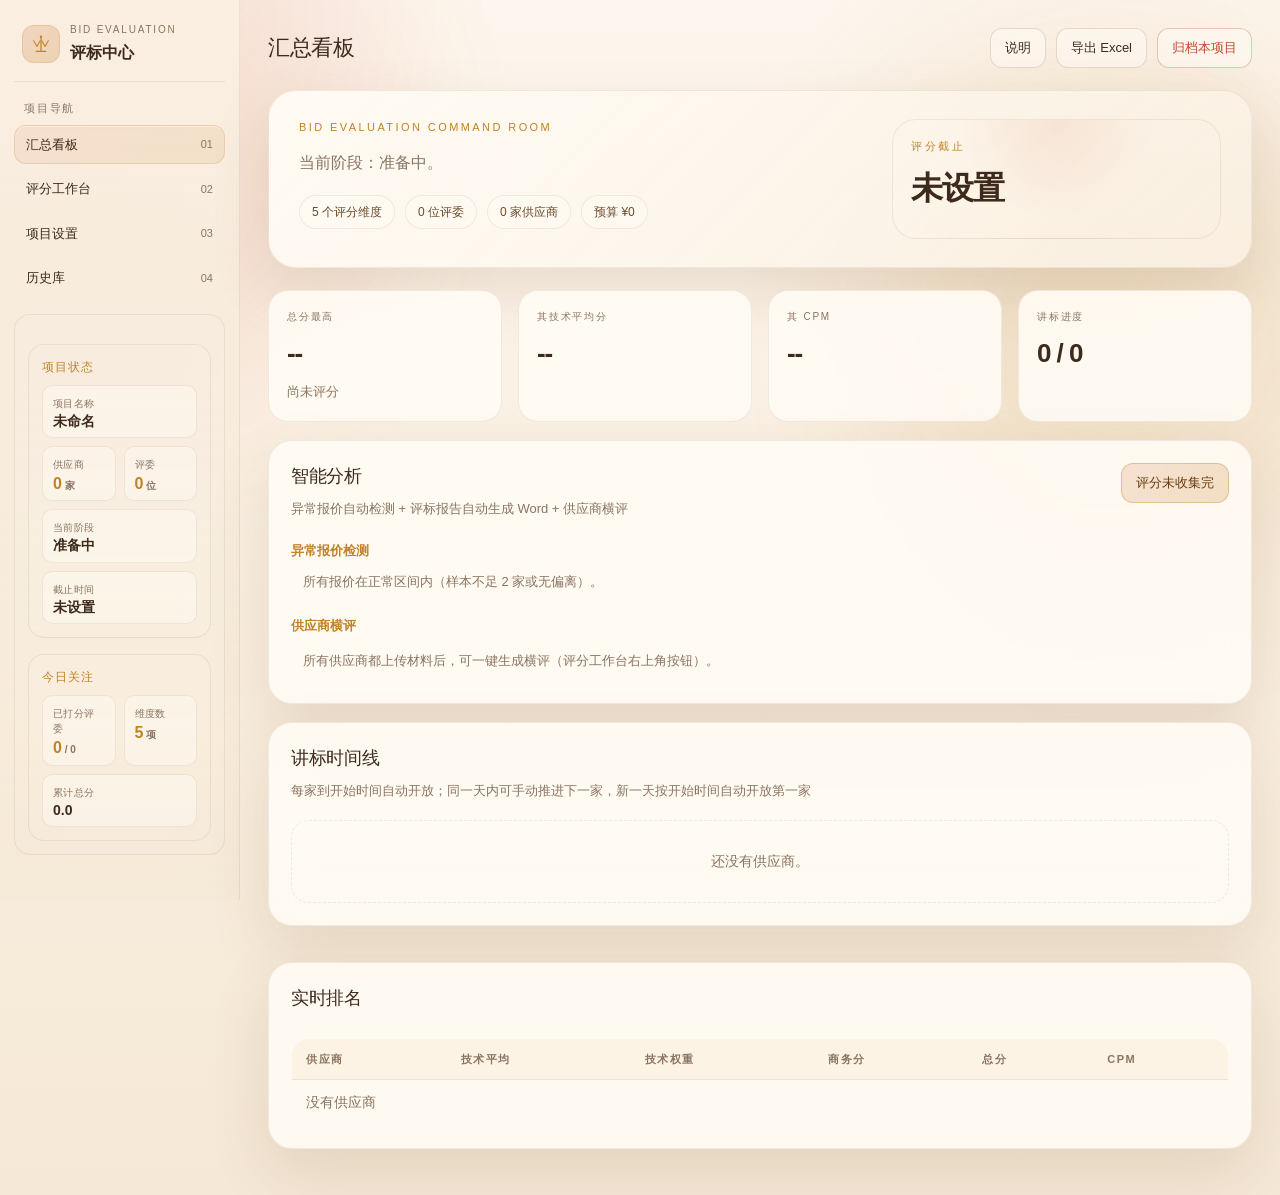
==== commit 5f953d59: "更新说明文案:横评折叠/报告评委评分表/返回校验/AI静默" ====
--- a/index.html
+++ b/index.html
@@ -356,8 +356,8 @@
         <p><strong>1. 项目设置</strong><br>先填项目名和预算（元，比如 140万就填 1400000）。再建评分维度（比如"创意""执行"），每个维度给个满分。然后加评委和供应商。</p>
         <p><strong>2. 发外链给评委</strong><br>每位评委旁边有个外链，点「复制」发给对应的人。评委用手机或电脑打开就能打分，不用登录。评委需对每家供应商填写总评，全部供应商打完分、填完总评后手写签名；签名后打分及总评锁定。如需改分，管理员在评委列表点「解锁」清掉签名即可。</p>
         <p><strong>3. 填会议信息 + 讲标推进</strong><br>供应商旁边点「会议信息」，填讲标日期、开始/结束时间、会议链接、会议号、密码。每家到自己的开始时间会自动对评委开放打分；同一天内多场会议，管理员可在「讲标时间线」面板点「结束当前，开始下一家」推进。新一天的会议会按开始时间自动开放第一家，不会沿用昨天的推进进度。供应商排序按会议时间，未轮到的供应商评委端会锁住无法点入。如需在同一天内临时跳过/回退，可到「项目设置」每家供应商旁边点「设为当前」。<span style="color:var(--gold);">过了会议日期当天，项目自动锁定为只读，无法再操作或改分。</span></p>
-        <p><strong>4. 评分工作台</strong><br>选一家供应商、选自己（评委视角），按维度打分。下面还能填播放量（万）算商务分。展开「供应商 AI 初评」粘贴或导入该供应商的投标材料（PDF / Word / Excel 都行），AI 会一次性给出各维度建议分及评分依据（50-150 字），填了招标要求时还会逐条核验资质。卡片右上角有「生成供应商横评」按钮，所有供应商材料上传后可一键生成横向对比分析。</p>
-        <p><strong>5. 汇总看板 / 评标报告</strong><br>所有分数自动汇总排名。讲标全部结束后，系统会<span style="color:var(--gold);">在浏览器静默生成 Word 评标报告</span>，报告末尾含「评委签字」段，记录每位评委的签名时间以及对每家供应商的总评。生成时按钮显示「报告生成中…」，完成后恢复「生成评标报告」并在旁边出现「下载 Word」按钮，可重复下载。也可以随时手动点「生成评标报告」重新生成。</p>
+        <p><strong>4. 评分工作台</strong><br>选一家供应商、选自己（评委视角），按维度打分。下面还能填播放量（万）算商务分。展开「供应商 AI 初评」粘贴或导入该供应商的投标材料（PDF / Word / Excel 都行；扫描件 PDF 会自动 OCR 识别，较慢），AI 会一次性给出各维度建议分及评分依据（50-150 字），填了招标要求时还会逐条核验资质。卡片右上角有「生成供应商横评」按钮，所有供应商材料上传后可一键生成横向对比分析。导入材料和生成 AI 初评在后台静默进行，切换页面或标签页不会中断。</p>
+        <p><strong>5. 汇总看板 / 评标报告</strong><br>所有分数自动汇总排名。智能分析面板里有「供应商横评」：默认只显示「综合结论·最推荐」摘要（含最推荐家及关键优势理由），点整块标题/摘要区可展开看完整横评（各供应商定位、主要风险等），再点收起。<span style="color:var(--gold);">所有评委都签名锁定后</span>，系统会在浏览器静默生成 Word 评标报告，报告含「评委评分」段：每位评委的签名图、签名时间、对各供应商各一级维度的评分表（含技术合计、五维度总分）及总评。生成时按钮显示「报告生成中…」，完成后恢复并在旁边出现「下载 Word」按钮，可重复下载。也可以随时手动点「生成评标报告」重新生成。</p>
         <p style="color:var(--muted);font-size:12px;">分数怎么算：技术分 = 各维度之和；技术权重 = 平均技术分 × 0.5；商务分 = 播放量最高者 50 分，其他按比例；总分 = 商务分 + 技术权重；CPM = 预算 ÷ (播放量×10000) ÷ 1000（播放量单位为万）。</p>
         <p><strong>6. 历史库 / 复用</strong><br>项目评完后点「归档本项目」存入历史库。归档会一并保存每位评委的手写签名、签名时间、对每家供应商的总评，以及供应商横评（看板里生成的横向对比分析）。历史详情里「评委签字」段可查看签名/总评，点「查看完整横评」会弹出二级窗口显示横评全文。点「复用为新项目」会带过来评分维度、招标要求、供应商名单和评委，但清掉会议链接、播放量、所有分数和签名，相当于换个新项目沿用同一套模板和人。</p>
       </div>
@@ -471,6 +471,7 @@
   <script defer src="./docx.full.min.js"></script>
   <script defer src="./pdf.min.js"></script>
   <script defer src="./mammoth.browser.min.js"></script>
+  <script defer src="./tesseract.min.js"></script>
   <script defer src="./app.js"></script>
 </body>
 </html>
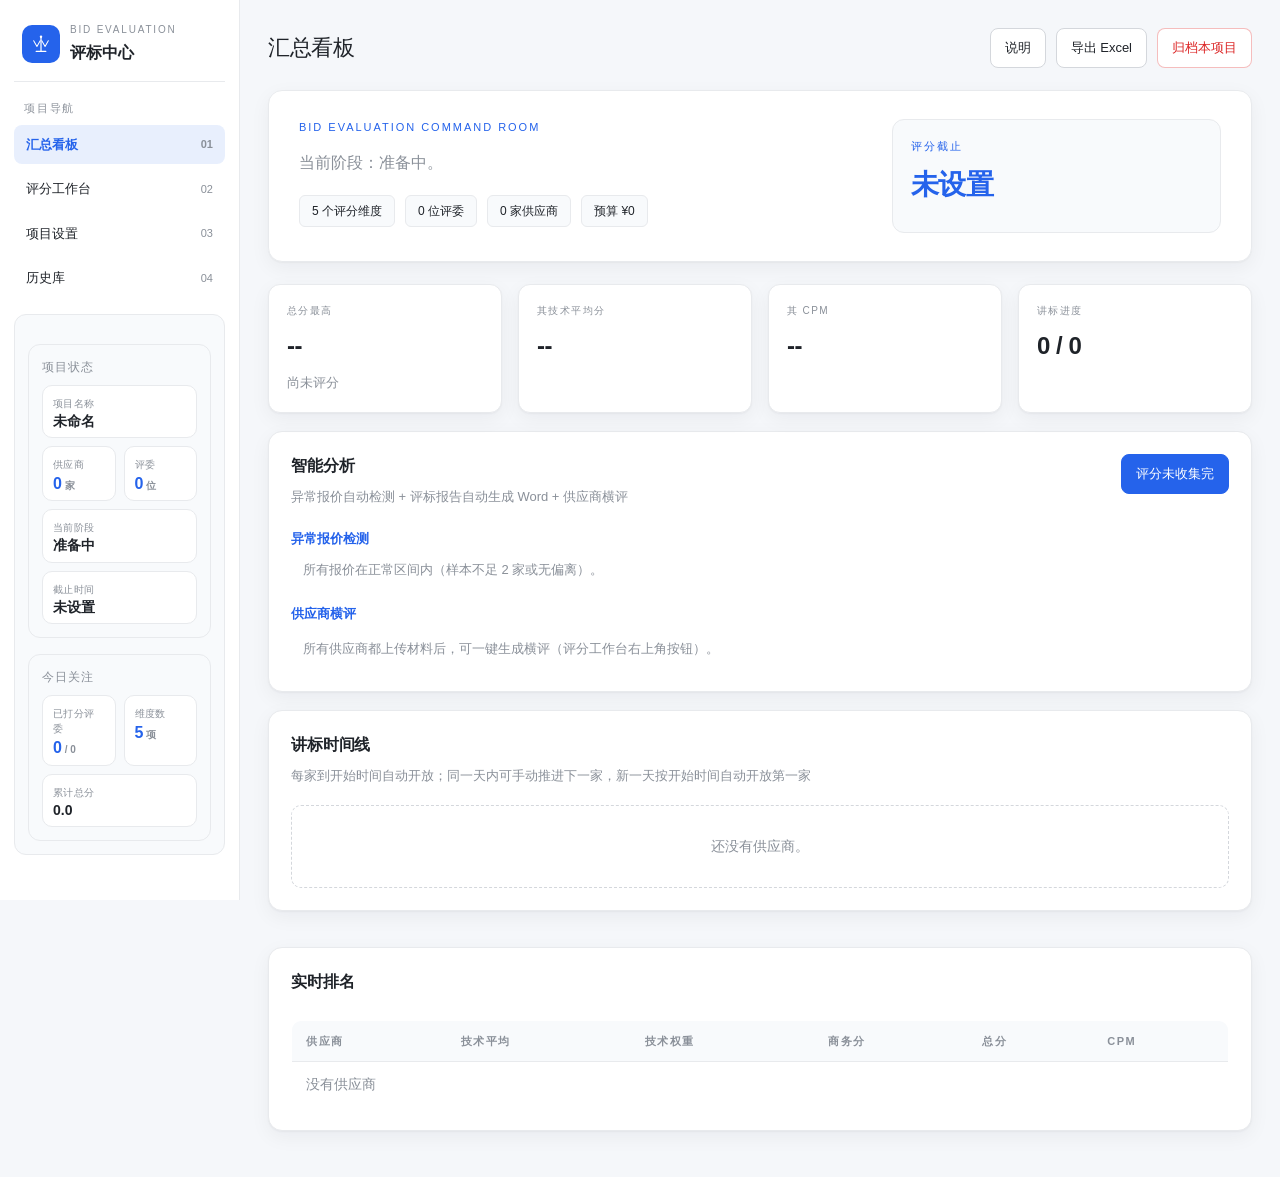
==== commit e775ac4c: "UI 重设计: 白底蓝主色专业风格 (管理端/评委端/手机端)" ====
--- a/index.html
+++ b/index.html
@@ -4,60 +4,56 @@
   <meta charset="UTF-8">
   <meta name="viewport" content="width=device-width, initial-scale=1.0">
   <title>评标中心</title>
-  <link rel="icon" href="data:image/svg+xml;utf8,<svg xmlns='http://www.w3.org/2000/svg' viewBox='0 0 64 64'><defs><linearGradient id='g' x1='0' y1='0' x2='1' y2='1'><stop offset='0' stop-color='%23d97757'/><stop offset='1' stop-color='%23c08328'/></linearGradient></defs><rect width='64' height='64' rx='16' fill='url(%23g)'/><path d='M32 14v36M20 50h24' stroke='%23fff' stroke-width='3' stroke-linecap='round' fill='none'/><path d='M14 24l8 14 8-14M34 24l8 14 8-14' stroke='%23fff' stroke-width='2.5' stroke-linecap='round' stroke-linejoin='round' fill='none'/><circle cx='32' cy='14' r='3' fill='%23fff'/></svg>">
+  <link rel="icon" href="data:image/svg+xml;utf8,<svg xmlns='http://www.w3.org/2000/svg' viewBox='0 0 64 64'><rect width='64' height='64' rx='14' fill='%232563eb'/><path d='M32 14v36M20 50h24' stroke='%23fff' stroke-width='3' stroke-linecap='round' fill='none'/><path d='M14 24l8 14 8-14M34 24l8 14 8-14' stroke='%23fff' stroke-width='2.5' stroke-linecap='round' stroke-linejoin='round' fill='none'/><circle cx='32' cy='14' r='3' fill='%23fff'/></svg>">
   <link rel="stylesheet" href="./tailwind.css">
   <style>
     :root {
-      --bg: #fdf6ee;
-      --panel: rgba(255, 251, 244, 0.92);
-      --line: rgba(120, 80, 40, 0.10);
-      --line-strong: rgba(120, 80, 40, 0.18);
-      --text: #3d2a1c;
-      --muted: #8a7460;
-      --gold: #c08328;
-      --gold-soft: rgba(192, 131, 40, 0.16);
-      --cyan: #d97757;
-      --green: #6b9e4f;
-      --red: #c0492f;
-      --shadow: 0 24px 60px rgba(120, 80, 40, 0.14);
+      --bg: #f5f7fa;
+      --panel: #ffffff;
+      --line: #e8eaed;
+      --line-strong: #d4d7dc;
+      --text: #1f2329;
+      --muted: #8a9099;
+      --gold: #2563eb;
+      --gold-soft: rgba(37, 99, 235, 0.10);
+      --cyan: #475569;
+      --green: #16a34a;
+      --red: #dc2626;
+      --shadow: 0 1px 2px rgba(20, 26, 36, 0.04), 0 6px 20px rgba(20, 26, 36, 0.05);
     }
 
     ::-webkit-scrollbar { width: 8px; height: 8px; }
     ::-webkit-scrollbar-track { background: transparent; }
-    ::-webkit-scrollbar-thumb { background: rgba(120,80,40,.22); border-radius: 999px; border: 2px solid transparent; background-clip: content-box; }
-    ::-webkit-scrollbar-thumb:hover { background: rgba(120,80,40,.34); }
+    ::-webkit-scrollbar-thumb { background: rgba(20,26,36,.16); border-radius: 999px; border: 2px solid transparent; background-clip: content-box; }
+    ::-webkit-scrollbar-thumb:hover { background: rgba(20,26,36,.28); }
     ::-webkit-scrollbar-corner { background: transparent; }
 
-    * { box-sizing: border-box; scrollbar-width: thin; scrollbar-color: rgba(120,80,40,.22) transparent; }
-    html, body { margin: 0; min-height: 100%; background: radial-gradient(circle at top left, rgba(217, 119, 87, .12), transparent 28%), radial-gradient(circle at 85% 20%, rgba(192, 131, 40, .10), transparent 24%), linear-gradient(180deg, #fdf6ee 0%, #faf0e2 40%, #f5e8d6 100%); color: var(--text); font-family: Inter, "PingFang SC", "Microsoft YaHei", sans-serif; }
+    * { box-sizing: border-box; scrollbar-width: thin; scrollbar-color: rgba(20,26,36,.16) transparent; }
+    html, body { margin: 0; min-height: 100%; background: var(--bg); color: var(--text); font-family: Inter, "PingFang SC", "Microsoft YaHei", sans-serif; }
     body { overflow-x: hidden; }
 
-    .bg-noise, .bg-glow { position: fixed; inset: 0; pointer-events: none; }
-    .bg-noise { opacity: .05; background-image: radial-gradient(rgba(120,80,40,.30) .5px, transparent .5px); background-size: 10px 10px; }
-    .bg-glow::before, .bg-glow::after { content: ""; position: absolute; width: 40vw; height: 40vw; border-radius: 999px; filter: blur(80px); opacity: .22; }
-    .bg-glow::before { left: -10vw; top: -8vw; background: rgba(217, 119, 87, .50); }
-    .bg-glow::after { right: -8vw; top: 10vh; background: rgba(192, 131, 40, .42); }
+    .bg-noise, .bg-glow { display: none; }
 
     .shell { position: relative; display: grid; grid-template-columns: 240px 1fr; min-height: 100vh; }
-    .sidebar { padding: 16px 14px; border-right: 1px solid var(--line); background: linear-gradient(180deg, rgba(250, 240, 226, .92), rgba(245, 232, 214, .72)); backdrop-filter: blur(24px); position: sticky; top: 0; height: 100vh; overflow-y: auto; }
+    .sidebar { padding: 16px 14px; border-right: 1px solid var(--line); background: #ffffff; backdrop-filter: none; position: sticky; top: 0; height: 100vh; overflow-y: auto; }
     .brand { display: flex; align-items: center; gap: 10px; padding: 6px 8px 16px; margin-bottom: 10px; border-bottom: 1px solid var(--line); }
-    .brand-mark { width: 38px; height: 38px; border-radius: 12px; background: linear-gradient(135deg, rgba(217, 119, 87, .22), rgba(192, 131, 40, .25)); border: 1px solid rgba(192,131,40,.2); display: grid; place-items: center; font-weight: 700; color: var(--gold); }
+    .brand-mark { width: 38px; height: 38px; border-radius: 10px; background: var(--gold); border: none; display: grid; place-items: center; font-weight: 700; color: #fff; }
     .brand small { display: block; color: var(--muted); text-transform: uppercase; letter-spacing: .18em; font-size: 10px; margin-bottom: 4px; }
     .brand strong { font-size: 16px; }
 
     .nav-group { margin-top: 18px; }
     .nav-title { color: var(--muted); font-size: 11px; letter-spacing: .16em; text-transform: uppercase; margin: 0 0 8px 10px; }
-    .nav-item { display: flex; align-items: center; justify-content: space-between; width: 100%; padding: 9px 11px; border-radius: 12px; color: var(--text); background: transparent; border: 1px solid transparent; text-align: left; margin-bottom: 5px; cursor: pointer; transition: all .15s ease; font-family: inherit; font-size: 13px; }
-    .nav-item:hover { background: rgba(255, 251, 244, .5); }
-    .nav-item.active { background: linear-gradient(135deg, rgba(217, 119, 87, .12), rgba(192, 131, 40, .12)); border-color: rgba(192,131,40,.2); box-shadow: inset 0 1px 0 rgba(255,251,244,.5); }
+    .nav-item { display: flex; align-items: center; justify-content: space-between; width: 100%; padding: 9px 11px; border-radius: 8px; color: var(--text); background: transparent; border: 1px solid transparent; text-align: left; margin-bottom: 5px; cursor: pointer; transition: all .15s ease; font-family: inherit; font-size: 13px; }
+    .nav-item:hover { background: #f5f7fa; }
+    .nav-item.active { background: var(--gold-soft); border-color: transparent; color: var(--gold); font-weight: 600; }
     .nav-item span:last-child { color: var(--muted); font-size: 11px; }
 
-    .sidebar-card { margin-top: 16px; padding: 13px; border-radius: 16px; border: 1px solid var(--line); background: rgba(255, 255, 255, 0.03); }
-    .sidebar-card h4 { margin: 0 0 9px; font-size: 12px; letter-spacing: .08em; text-transform: uppercase; color: var(--gold); }
+    .sidebar-card { margin-top: 16px; padding: 13px; border-radius: 12px; border: 1px solid var(--line); background: #f8fafc; }
+    .sidebar-card h4 { margin: 0 0 9px; font-size: 12px; letter-spacing: .08em; text-transform: uppercase; color: var(--muted); }
     .mini-row { display: flex; justify-content: space-between; gap: 12px; color: var(--muted); font-size: 12px; padding: 5px 0; }
     .mini-row strong { color: var(--text); font-weight: 600; }
     .stat-grid { display: grid; grid-template-columns: 1fr 1fr; gap: 8px; margin-top: 3px; }
-    .stat-tile { padding: 10px 10px 8px; border-radius: 10px; border: 1px solid var(--line); background: rgba(255,251,244,.45); display: flex; flex-direction: column; gap: 3px; }
+    .stat-tile { padding: 10px 10px 8px; border-radius: 10px; border: 1px solid var(--line); background: #fff; display: flex; flex-direction: column; gap: 3px; }
     .stat-tile .lbl { color: var(--muted); font-size: 10px; letter-spacing: .04em; }
     .stat-tile .val { color: var(--gold); font-size: 16px; font-weight: 700; line-height: 1.1; }
     .stat-tile .sub { color: var(--muted); font-size: 10px; }
@@ -69,149 +65,150 @@
     .topbar h1 { margin: 0; font-size: 22px; letter-spacing: -.02em; }
     .topbar .left { display: flex; align-items: center; gap: 12px; }
     .topbar .actions { display: flex; gap: 10px; flex-wrap: wrap; }
-    .menu-btn { display: none; width: 40px; height: 40px; border-radius: 12px; border: 1px solid var(--line-strong); background: rgba(255, 251, 244, .6); color: var(--text); cursor: pointer; font-size: 20px; }
-    .btn { padding: 9px 14px; border-radius: 12px; border: 1px solid var(--line-strong); background: rgba(255, 251, 244, .6); color: var(--text); font-size: 13px; cursor: pointer; transition: all .15s ease; font-family: inherit; }
-    .btn:hover { background: rgba(255, 251, 244, .9); border-color: var(--gold); }
-    .btn-primary { background: linear-gradient(135deg, rgba(217,119,87,.20), rgba(192,131,40,.22)); border-color: rgba(192,131,40,.35); color: #6b3a0a; }
+    .menu-btn { display: none; width: 40px; height: 40px; border-radius: 10px; border: 1px solid var(--line-strong); background: #fff; color: var(--text); cursor: pointer; font-size: 20px; }
+    .btn { padding: 9px 14px; border-radius: 8px; border: 1px solid var(--line-strong); background: #fff; color: var(--text); font-size: 13px; cursor: pointer; transition: all .15s ease; font-family: inherit; }
+    .btn:hover { background: #f5f7fa; border-color: var(--gold); color: var(--gold); }
+    .btn-primary { background: var(--gold); border-color: var(--gold); color: #fff; }
+    .btn-primary:hover { background: #1d4ed8; border-color: #1d4ed8; color: #fff; }
     .btn-ghost { background: transparent; }
-    .btn-danger { color: var(--red); border-color: rgba(192,73,47,.3); }
+    .btn-danger { color: var(--red); border-color: rgba(220,38,38,.3); }
 
     /* 当前讲标推进条 */
-    .progress-bar { display: none; flex-direction: column; align-items: stretch; gap: 6px; padding: 14px 18px; border-radius: 16px; border: 1px solid var(--gold-soft); background: linear-gradient(135deg, rgba(192,131,40,.10), rgba(217,119,87,.06)); margin-bottom: 18px; }
+    .progress-bar { display: none; flex-direction: column; align-items: stretch; gap: 6px; padding: 14px 18px; border-radius: 12px; border: 1px solid var(--gold-soft); background: var(--gold-soft); margin-bottom: 18px; }
     .progress-bar.show { display: flex; }
     .progress-bar .now { font-size: 15px; }
     .progress-bar .now strong { color: var(--gold); }
 
-    .hero { position: relative; overflow: hidden; border-radius: 28px; border: 1px solid var(--line); padding: 28px 30px; background: linear-gradient(135deg, rgba(255, 251, 244, 0.95), rgba(250, 240, 226, 0.86)); box-shadow: var(--shadow); display: grid; grid-template-columns: 1.4fr .8fr; gap: 18px; margin-bottom: 22px; }
-    .eyebrow { color: var(--gold); text-transform: uppercase; letter-spacing: .22em; font-size: 11px; margin-bottom: 10px; }
-    .hero h2 { margin: 0; font-size: 32px; line-height: 1.35; letter-spacing: .02em; }
+    .hero { position: relative; overflow: hidden; border-radius: 14px; border: 1px solid var(--line); padding: 28px 30px; background: #fff; box-shadow: var(--shadow); display: grid; grid-template-columns: 1.4fr .8fr; gap: 18px; margin-bottom: 22px; }
+    .eyebrow { color: var(--gold); text-transform: uppercase; letter-spacing: .18em; font-size: 11px; margin-bottom: 10px; }
+    .hero h2 { margin: 0; font-size: 28px; line-height: 1.35; letter-spacing: .01em; font-weight: 700; }
     .hero p { margin: 14px 0 0; max-width: 760px; color: var(--muted); line-height: 1.75; }
     .hero-meta { display: flex; gap: 10px; flex-wrap: wrap; margin-top: 18px; }
-    .tag { padding: 7px 12px; border-radius: 999px; border: 1px solid var(--line); background: rgba(255, 251, 244, .5); color: #6b4a2a; font-size: 12px; }
-    .countdown { border-radius: 24px; padding: 18px; background: radial-gradient(circle at top, rgba(217, 119, 87, .12), transparent 48%), rgba(255, 251, 244, .03); border: 1px solid var(--line); }
-    .countdown .time { font-size: 32px; font-weight: 700; letter-spacing: -.04em; margin-top: 8px; }
+    .tag { padding: 6px 12px; border-radius: 6px; border: 1px solid var(--line); background: #f8fafc; color: var(--text); font-size: 12px; }
+    .countdown { border-radius: 12px; padding: 18px; background: #f8fafc; border: 1px solid var(--line); }
+    .countdown .time { font-size: 28px; font-weight: 700; letter-spacing: -.03em; margin-top: 8px; color: var(--gold); }
     .countdown .sub { color: var(--muted); line-height: 1.6; font-size: 13px; margin-top: 8px; }
 
     .grid-4 { display: grid; grid-template-columns: repeat(4, minmax(0, 1fr)); gap: 16px; margin-bottom: 18px; }
-    .metric { border-radius: 20px; padding: 18px; background: var(--panel); border: 1px solid var(--line); backdrop-filter: blur(20px); }
-    .metric small { display: block; color: var(--muted); text-transform: uppercase; letter-spacing: .18em; font-size: 10px; margin-bottom: 10px; }
-    .metric strong { display: block; font-size: 26px; letter-spacing: -.04em; margin-bottom: 6px; }
+    .metric { border-radius: 12px; padding: 18px; background: var(--panel); border: 1px solid var(--line); backdrop-filter: none; box-shadow: var(--shadow); }
+    .metric small { display: block; color: var(--muted); text-transform: uppercase; letter-spacing: .14em; font-size: 10px; margin-bottom: 10px; }
+    .metric strong { display: block; font-size: 24px; letter-spacing: -.02em; margin-bottom: 6px; }
     .metric span { color: var(--muted); font-size: 13px; }
 
     .content-grid { display: grid; grid-template-columns: 1.2fr .8fr; gap: 18px; }
     .stack { display: grid; gap: 18px; }
-    .panel { border-radius: 24px; padding: 22px; background: var(--panel); border: 1px solid var(--line); backdrop-filter: blur(20px); box-shadow: var(--shadow); margin-bottom: 18px; }
-    .panel h3 { margin: 0 0 8px; font-size: 18px; letter-spacing: -.02em; }
+    .panel { border-radius: 14px; padding: 22px; background: var(--panel); border: 1px solid var(--line); backdrop-filter: none; box-shadow: var(--shadow); margin-bottom: 18px; }
+    .panel h3 { margin: 0 0 8px; font-size: 16px; letter-spacing: -.01em; font-weight: 700; }
     .panel-head { display: flex; justify-content: space-between; gap: 12px; align-items: flex-start; margin-bottom: 18px; flex-wrap: wrap; }
     .panel-head p { margin: 4px 0 0; color: var(--muted); font-size: 13px; line-height: 1.7; }
 
-    .timeline { display: grid; gap: 12px; }
-    .timeline-item { display: grid; grid-template-columns: 110px 1fr auto; gap: 14px; padding: 14px 16px; border-radius: 18px; border: 1px solid var(--line); background: rgba(255, 251, 244, .4); align-items: center; }
+    .timeline { display: grid; gap: 10px; }
+    .timeline-item { display: grid; grid-template-columns: 110px 1fr auto; gap: 14px; padding: 14px 16px; border-radius: 10px; border: 1px solid var(--line); background: #fff; align-items: center; }
     .timeline-item .slot { color: var(--gold); font-weight: 600; font-size: 13px; }
     .timeline-item .name { font-size: 15px; font-weight: 600; }
-    .timeline-item .link { color: var(--cyan); font-size: 12px; margin-top: 4px; text-decoration: none; }
-    .status-pill { padding: 7px 10px; border-radius: 999px; font-size: 12px; border: 1px solid rgba(120,80,40,.12); }
-    .status-done { background: rgba(107, 158, 79, .12); color: var(--green); }
-    .status-doing { background: rgba(192, 131, 40, .14); color: var(--gold); }
-    .status-todo { background: rgba(217,119,87,.10); color: var(--cyan); }
+    .timeline-item .link { color: var(--gold); font-size: 12px; margin-top: 4px; text-decoration: none; }
+    .status-pill { padding: 6px 10px; border-radius: 6px; font-size: 12px; border: 1px solid var(--line); }
+    .status-done { background: rgba(22,163,74,.08); color: var(--green); border-color: rgba(22,163,74,.2); }
+    .status-doing { background: var(--gold-soft); color: var(--gold); border-color: rgba(37,99,235,.2); }
+    .status-todo { background: #f8fafc; color: var(--muted); }
 
     .vendor-tabs { display: flex; gap: 8px; flex-wrap: wrap; margin-bottom: 18px; }
-    .vendor-tab { padding: 10px 14px; border-radius: 12px; border: 1px solid var(--line); background: rgba(255, 251, 244, .5); cursor: pointer; font-size: 13px; color: var(--text); transition: all .15s ease; }
-    .vendor-tab:hover { background: rgba(255, 251, 244, .8); }
-    .vendor-tab.active { background: linear-gradient(135deg, rgba(217,119,87,.16), rgba(192,131,40,.16)); border-color: rgba(192,131,40,.3); }
+    .vendor-tab { padding: 9px 14px; border-radius: 8px; border: 1px solid var(--line); background: #fff; cursor: pointer; font-size: 13px; color: var(--text); transition: all .15s ease; }
+    .vendor-tab:hover { background: #f5f7fa; }
+    .vendor-tab.active { background: var(--gold-soft); border-color: var(--gold); color: var(--gold); }
     .vendor-tab .vtotal { color: var(--gold); font-weight: 700; margin-left: 8px; }
 
-    .judge-tabs { display: flex; gap: 8px; flex-wrap: wrap; margin-bottom: 18px; padding: 14px; border-radius: 14px; border: 1px solid var(--line); background: rgba(255, 251, 244, .35); }
-    .judge-tab { padding: 8px 12px; border-radius: 10px; border: 1px solid var(--line); background: transparent; cursor: pointer; font-size: 12px; color: var(--muted); }
-    .judge-tab.active { background: rgba(217,119,87,.14); color: var(--text); border-color: rgba(217,119,87,.35); }
+    .judge-tabs { display: flex; gap: 8px; flex-wrap: wrap; margin-bottom: 18px; padding: 14px; border-radius: 10px; border: 1px solid var(--line); background: #f8fafc; }
+    .judge-tab { padding: 8px 12px; border-radius: 6px; border: 1px solid var(--line); background: #fff; cursor: pointer; font-size: 12px; color: var(--muted); }
+    .judge-tab.active { background: var(--gold-soft); color: var(--gold); border-color: var(--gold); }
     .judge-tab .jtotal { color: var(--gold); margin-left: 6px; font-weight: 700; }
 
     .dimension-grid { display: grid; grid-template-columns: repeat(2, minmax(0, 1fr)); gap: 12px; }
     /* 第 5 个维度卡（奇数个时）旁边放评委总评，凑成两列 */
     .dimension-grid.has-odd { grid-template-columns: repeat(2, minmax(0, 1fr)); }
     .dim-comments-slot { grid-column: 2; }
-    .dimension { border-radius: 16px; padding: 14px; background: rgba(253, 246, 238, .65); border: 1px solid var(--line); }
+    .dimension { border-radius: 10px; padding: 14px; background: #fff; border: 1px solid var(--line); }
     .dimension .top { display: flex; justify-content: space-between; gap: 10px; margin-bottom: 8px; align-items: center; }
     .dimension .top strong { font-size: 14px; }
     .dimension .max { color: var(--muted); font-size: 12px; }
-    .score-input { width: 80px; padding: 8px 10px; border-radius: 10px; border: 1px solid var(--line-strong); background: rgba(255, 251, 244, .7); color: var(--text); font-size: 16px; font-weight: 700; font-family: inherit; text-align: center; }
-    .score-input:focus { outline: none; border-color: var(--gold); box-shadow: 0 0 0 3px rgba(192, 131, 40, .15); }
+    .score-input { width: 80px; padding: 8px 10px; border-radius: 8px; border: 1px solid var(--line-strong); background: #fff; color: var(--text); font-size: 16px; font-weight: 700; font-family: inherit; text-align: center; }
+    .score-input:focus { outline: none; border-color: var(--gold); box-shadow: 0 0 0 3px var(--gold-soft); }
     .score-input.invalid { border-color: var(--red); }
-    .bar { height: 7px; border-radius: 999px; background: rgba(120,80,40,.10); overflow: hidden; margin-top: 8px; }
-    .bar > i { display: block; height: 100%; border-radius: inherit; background: linear-gradient(90deg, #d97757, #c08328); transition: width .3s ease; }
+    .bar { height: 6px; border-radius: 999px; background: var(--line); overflow: hidden; margin-top: 8px; }
+    .bar > i { display: block; height: 100%; border-radius: inherit; background: var(--gold); transition: width .3s ease; }
 
     .dim-details { margin: 10px 0 0; padding-left: 18px; color: var(--muted); font-size: 12px; line-height: 1.7; }
     .dim-details li { margin-bottom: 3px; }
-    .dim-standard { margin-top: 8px; padding: 8px 10px; border-radius: 8px; background: rgba(192,131,40,.08); border: 1px solid rgba(192,131,40,.22); color: var(--gold); font-size: 11px; line-height: 1.5; }
-
-    .vendor-card-head { display: flex; justify-content: space-between; align-items: center; gap: 12px; flex-wrap: wrap; padding: 14px 16px; border-radius: 16px; border: 1px solid var(--line); background: rgba(255, 251, 244, .4); margin-bottom: 14px; }
+    .dim-standard { margin-top: 8px; padding: 8px 10px; border-radius: 6px; background: var(--gold-soft); border: 1px solid var(--gold-soft); color: var(--gold); font-size: 11px; line-height: 1.5; }
+
+    .vendor-card-head { display: flex; justify-content: space-between; align-items: center; gap: 12px; flex-wrap: wrap; padding: 14px 16px; border-radius: 10px; border: 1px solid var(--line); background: #fff; margin-bottom: 14px; }
     .vendor-card-head .play { display: flex; align-items: center; gap: 8px; }
     .vendor-card-head .biz { color: var(--gold); font-weight: 700; }
 
-    .score-summary { display: grid; grid-template-columns: repeat(3, 1fr); gap: 12px; margin-top: 18px; padding: 16px; border-radius: 14px; border: 1px solid var(--line); background: rgba(255, 251, 244, .35); }
+    .score-summary { display: grid; grid-template-columns: repeat(3, 1fr); gap: 12px; margin-top: 18px; padding: 16px; border-radius: 10px; border: 1px solid var(--line); background: #f8fafc; }
     .score-summary div { text-align: center; }
     .score-summary small { display: block; color: var(--muted); font-size: 11px; text-transform: uppercase; letter-spacing: .14em; margin-bottom: 6px; }
     .score-summary strong { font-size: 22px; color: var(--gold); }
 
-    .judge-comments-card { margin-top: 14px; padding: 16px; border-radius: 14px; border: 1px solid var(--line); background: rgba(255, 251, 244, .35); }
+    .judge-comments-card { margin-top: 14px; padding: 16px; border-radius: 10px; border: 1px solid var(--line); background: #fff; }
     .judge-comments-card .jc-head { margin-bottom: 10px; }
     .judge-comments-card .jc-head strong { color: var(--gold); font-size: 14px; }
     .judge-comments-card .jc-list { display: grid; gap: 10px; }
-    .judge-comments-card .jc-row { padding: 10px 12px; border-radius: 10px; border: 1px solid var(--line); background: rgba(255,251,244,.5); }
-    .judge-comments-card .jc-row.active { border-color: var(--gold); background: rgba(192,131,40,.06); }
-    .judge-comments-card .jc-judge { font-size: 12px; font-weight: 700; color: var(--cyan); margin-bottom: 4px; }
+    .judge-comments-card .jc-row { padding: 10px 12px; border-radius: 8px; border: 1px solid var(--line); background: #f8fafc; }
+    .judge-comments-card .jc-row.active { border-color: var(--gold); background: var(--gold-soft); }
+    .judge-comments-card .jc-judge { font-size: 12px; font-weight: 700; color: var(--gold); margin-bottom: 4px; }
     .judge-comments-card .jc-text { font-size: 13px; color: var(--text); line-height: 1.6; white-space: pre-wrap; word-break: break-word; }
     .judge-comments-card .jc-empty { color: var(--muted); font-size: 12px; }
 
-    .table { width: 100%; border-collapse: collapse; font-size: 13px; border-radius: 18px; overflow: hidden; border: 1px solid var(--line); }
+    .table { width: 100%; border-collapse: collapse; font-size: 13px; border-radius: 10px; overflow: hidden; border: 1px solid var(--line); }
     .table th, .table td { padding: 12px 14px; text-align: left; border-bottom: 1px solid var(--line); }
-    .table th { color: var(--muted); font-size: 11px; text-transform: uppercase; letter-spacing: .14em; background: rgba(192,131,40,.06); }
+    .table th { color: var(--muted); font-size: 11px; text-transform: uppercase; letter-spacing: .14em; background: #f8fafc; }
     .table tr:last-child td { border-bottom: none; }
     .table td strong { font-size: 14px; }
     .rank-1 { color: var(--gold); font-weight: 700; }
 
     /* 异常报价检测 */
     .anomaly-list { display: grid; gap: 8px; }
-    .anomaly-item { display: flex; gap: 10px; align-items: flex-start; padding: 10px 12px; border-radius: 12px; border: 1px solid var(--line); background: rgba(255,251,244,.4); font-size: 13px; line-height: 1.5; }
+    .anomaly-item { display: flex; gap: 10px; align-items: flex-start; padding: 10px 12px; border-radius: 8px; border: 1px solid var(--line); background: #fff; font-size: 13px; line-height: 1.5; }
     .anomaly-item .aname { font-weight: 600; flex-shrink: 0; }
-    .anomaly-item .atag { padding: 2px 8px; border-radius: 999px; font-size: 11px; flex-shrink: 0; border: 1px solid currentColor; }
-    .anomaly-high { color: var(--red); border-color: rgba(192,73,47,.25); background: rgba(192,73,47,.06); }
-    .anomaly-medium { color: var(--gold); border-color: rgba(192,131,40,.25); background: rgba(192,131,40,.06); }
+    .anomaly-item .atag { padding: 2px 8px; border-radius: 6px; font-size: 11px; flex-shrink: 0; border: 1px solid currentColor; }
+    .anomaly-high { color: var(--red); border-color: rgba(220,38,38,.25); background: rgba(220,38,38,.05); }
+    .anomaly-medium { color: var(--gold); border-color: rgba(37,99,235,.25); background: var(--gold-soft); }
     .anomaly-ok { color: var(--muted); font-size: 13px; padding: 10px 12px; }
 
     /* 资质核验 */
     .qual-list { display: grid; gap: 8px; margin-top: 10px; }
-    .qual-row { padding: 10px 12px; border-radius: 10px; border: 1px solid var(--line); background: rgba(255,251,244,.4); font-size: 12px; line-height: 1.5; }
+    .qual-row { padding: 10px 12px; border-radius: 8px; border: 1px solid var(--line); background: #fff; font-size: 12px; line-height: 1.5; }
     .qual-row .qtop { display: flex; gap: 8px; align-items: center; justify-content: space-between; margin-bottom: 4px; }
     .qual-row .qreq { color: var(--text); font-size: 12px; }
-    .qual-badge { padding: 2px 8px; border-radius: 999px; font-size: 11px; border: 1px solid currentColor; flex-shrink: 0; }
+    .qual-badge { padding: 2px 8px; border-radius: 6px; font-size: 11px; border: 1px solid currentColor; flex-shrink: 0; }
     .qual-pass { color: var(--green); }
     .qual-fail { color: var(--red); }
     .qual-partial { color: var(--gold); }
     .qual-evidence { color: var(--muted); font-size: 11px; margin-top: 2px; }
 
     /* 历史库 */
-    .archive-list { display: grid; gap: 14px; }
-    .archive-card { border-radius: 18px; padding: 16px 18px; border: 1px solid var(--line); background: rgba(255,251,244,.5); }
+    .archive-list { display: grid; gap: 12px; }
+    .archive-card { border-radius: 12px; padding: 16px 18px; border: 1px solid var(--line); background: #fff; }
     .archive-card .ac-head { display: flex; justify-content: space-between; align-items: flex-start; gap: 10px; margin-bottom: 10px; }
     .archive-card .ac-name { font-size: 15px; font-weight: 600; }
     .archive-card .ac-meta { display: flex; gap: 10px; flex-wrap: wrap; color: var(--muted); font-size: 12px; }
-    .archive-card .ac-tag { padding: 3px 8px; border-radius: 999px; border: 1px solid var(--line); background: rgba(255,251,244,.6); }
+    .archive-card .ac-tag { padding: 3px 8px; border-radius: 6px; border: 1px solid var(--line); background: #f8fafc; }
     .archive-card .ac-winner { color: var(--gold); font-size: 14px; margin-top: 8px; }
     .archive-card .ac-actions { display: flex; gap: 8px; margin-top: 12px; flex-wrap: wrap; }
-    .archive-detail h4 { margin: 14px 0 8px; font-size: 13px; text-transform: uppercase; letter-spacing: .08em; color: var(--gold); }
+    .archive-detail h4 { margin: 14px 0 8px; font-size: 13px; text-transform: uppercase; letter-spacing: .06em; color: var(--muted); font-weight: 700; }
     .archive-detail h4:first-child { margin-top: 0; }
-    .archive-detail .mini-table { width: 100%; border-collapse: collapse; font-size: 12px; border: 1px solid var(--line); border-radius: 10px; overflow: hidden; }
+    .archive-detail .mini-table { width: 100%; border-collapse: collapse; font-size: 12px; border: 1px solid var(--line); border-radius: 8px; overflow: hidden; }
     .archive-detail .mini-table th, .archive-detail .mini-table td { padding: 8px 10px; border-bottom: 1px solid var(--line); text-align: left; }
-    .archive-detail .mini-table th { background: rgba(192,131,40,.06); color: var(--muted); font-size: 11px; text-transform: uppercase; letter-spacing: .08em; }
+    .archive-detail .mini-table th { background: #f8fafc; color: var(--muted); font-size: 11px; text-transform: uppercase; letter-spacing: .06em; }
     .archive-detail .mini-table tr:last-child td { border-bottom: none; }
     .archive-detail details { margin-top: 8px; }
     .archive-detail summary { color: var(--gold); font-size: 13px; cursor: pointer; }
 
-    .similar-section { margin-top: 14px; padding: 12px 14px; border-radius: 12px; border: 1px solid var(--line); background: rgba(255,251,244,.5); }
-    .similar-section h4 { margin: 0 0 10px; font-size: 13px; color: var(--gold); }
+    .similar-section { margin-top: 14px; padding: 12px 14px; border-radius: 10px; border: 1px solid var(--line); background: #f8fafc; }
+    .similar-section h4 { margin: 0 0 10px; font-size: 13px; color: var(--muted); }
     .similar-list { display: grid; gap: 8px; }
-    .similar-item { display: flex; align-items: center; justify-content: space-between; gap: 10px; padding: 10px 12px; border-radius: 10px; border: 1px solid var(--line); background: rgba(255,251,244,.6); }
+    .similar-item { display: flex; align-items: center; justify-content: space-between; gap: 10px; padding: 10px 12px; border-radius: 8px; border: 1px solid var(--line); background: #fff; }
     .similar-item .sinfo { display: flex; flex-direction: column; gap: 3px; min-width: 0; }
     .similar-item .sinfo strong { font-size: 13px; }
     .similar-item .smeta { font-size: 11px; color: var(--muted); }
@@ -224,7 +221,7 @@
 
     /* 供应商档案 */
     .supplier-registry { display: grid; gap: 10px; }
-    .supplier-row { display: grid; grid-template-columns: 1.5fr .8fr .8fr .8fr 1fr auto; gap: 10px; align-items: center; padding: 10px 12px; border-radius: 10px; border: 1px solid var(--line); background: rgba(255,251,244,.4); font-size: 12px; }
+    .supplier-row { display: grid; grid-template-columns: 1.5fr .8fr .8fr .8fr 1fr auto; gap: 10px; align-items: center; padding: 10px 12px; border-radius: 8px; border: 1px solid var(--line); background: #fff; font-size: 12px; }
     .supplier-row .sname { font-weight: 600; }
     .supplier-row .snum { color: var(--gold); font-weight: 700; }
     .supplier-row .smeta { color: var(--muted); }
@@ -233,73 +230,73 @@
 
     /* 手机端汇总卡片 */
     .vendor-cards-mobile { display: none; gap: 12px; }
-    .vcard { border-radius: 16px; padding: 14px; border: 1px solid var(--line); background: rgba(255, 251, 244, .4); }
+    .vcard { border-radius: 10px; padding: 14px; border: 1px solid var(--line); background: #fff; }
     .vcard .vh { display: flex; justify-content: space-between; align-items: center; margin-bottom: 10px; }
     .vcard .vh strong { font-size: 14px; }
     .vcard .vrow { display: flex; justify-content: space-between; padding: 6px 0; color: var(--muted); font-size: 13px; }
     .vcard .vrow strong { color: var(--text); }
 
     .audit-list { display: grid; gap: 12px; }
-    .audit-item { padding: 14px 16px; border-radius: 18px; border: 1px solid var(--line); background: rgba(255, 251, 244, .4); }
+    .audit-item { padding: 14px 16px; border-radius: 10px; border: 1px solid var(--line); background: #fff; }
     .audit-item strong { display: block; margin-bottom: 6px; font-size: 13px; }
     .audit-item p { margin: 0; color: var(--muted); font-size: 13px; line-height: 1.6; }
     .audit-item .empty { color: var(--muted); font-style: italic; }
 
     .judge-sig-list { display: grid; gap: 12px; margin-bottom: 14px; }
-    .judge-sig-card { padding: 12px; border-radius: 12px; border: 1px solid var(--line); background: rgba(255,251,244,.5); }
+    .judge-sig-card { padding: 12px; border-radius: 10px; border: 1px solid var(--line); background: #fff; }
     .js-head { display: flex; justify-content: space-between; align-items: center; margin-bottom: 8px; }
     .js-time { color: var(--muted); font-size: 12px; }
     .js-img { max-width: 200px; max-height: 70px; border: 1px solid var(--line); border-radius: 6px; background: #fff; padding: 3px; display: block; }
     .js-empty { color: var(--muted); font-style: italic; font-size: 13px; }
     .js-overalls { margin-top: 8px; padding-top: 8px; border-top: 1px dashed var(--line); font-size: 12px; color: var(--text); line-height: 1.6; }
 
-    .cross-vendor-content { margin-top: 10px; padding: 14px 16px; border-radius: 12px; border: 1px solid var(--line); background: rgba(255,251,244,.6); color: var(--text); font-size: 13px; line-height: 1.8; }
+    .cross-vendor-content { margin-top: 10px; padding: 14px 16px; border-radius: 8px; border: 1px solid var(--line); background: #f8fafc; color: var(--text); font-size: 13px; line-height: 1.8; }
     .cross-vendor-content br { margin-bottom: 6px; }
 
     .form-row { display: grid; grid-template-columns: 1fr auto auto; gap: 10px; align-items: center; margin-bottom: 10px; }
     .form-row label { font-size: 13px; color: var(--muted); }
-    .input { padding: 9px 12px; border-radius: 10px; border: 1px solid var(--line-strong); background: rgba(255, 251, 244, .8); color: var(--text); font-size: 13px; font-family: inherit; width: 100%; }
+    .input { padding: 9px 12px; border-radius: 8px; border: 1px solid var(--line-strong); background: #fff; color: var(--text); font-size: 13px; font-family: inherit; width: 100%; }
     .input:focus { outline: none; border-color: var(--gold); }
     .input.small { width: 90px; }
     textarea.input { resize: vertical; min-height: 60px; }
     .form-section { margin-bottom: 24px; }
-    .form-section h4 { margin: 0 0 12px; font-size: 14px; color: var(--gold); letter-spacing: .06em; text-transform: uppercase; }
-    .empty-state { padding: 30px; text-align: center; color: var(--muted); font-size: 14px; border: 1px dashed var(--line); border-radius: 18px; }
-    .readonly-row { display: flex; justify-content: space-between; padding: 10px 12px; border-radius: 10px; border: 1px solid var(--line); background: rgba(255, 251, 244, .35); margin-bottom: 8px; }
+    .form-section h4 { margin: 0 0 12px; font-size: 14px; color: var(--muted); letter-spacing: .04em; text-transform: uppercase; }
+    .empty-state { padding: 30px; text-align: center; color: var(--muted); font-size: 14px; border: 1px dashed var(--line-strong); border-radius: 10px; }
+    .readonly-row { display: flex; justify-content: space-between; padding: 10px 12px; border-radius: 8px; border: 1px solid var(--line); background: #f8fafc; margin-bottom: 8px; }
     .readonly-row span { color: var(--muted); font-size: 13px; }
     .readonly-row strong { color: var(--text); }
 
-    .ai-card { border-radius: 16px; padding: 16px; border: 1px solid var(--line); background: rgba(255, 251, 244, .4); margin-bottom: 12px; }
+    .ai-card { border-radius: 10px; padding: 16px; border: 1px solid var(--line); background: #fff; margin-bottom: 12px; }
     .ai-card .head { display: flex; justify-content: space-between; align-items: center; margin-bottom: 10px; gap: 10px; flex-wrap: wrap; }
     .ai-card strong { font-size: 14px; }
 
-    .paste-box { padding: 16px; border-radius: 16px; border: 1px dashed var(--line-strong); background: rgba(255, 251, 244, .35); margin-bottom: 14px; }
+    .paste-box { padding: 16px; border-radius: 10px; border: 1px dashed var(--line-strong); background: #f8fafc; margin-bottom: 14px; }
     .paste-box textarea { min-height: 100px; }
 
-    .link-row { display: flex; gap: 8px; align-items: center; padding: 10px 12px; border-radius: 10px; border: 1px solid var(--line); background: rgba(255, 251, 244, .35); margin-bottom: 8px; flex-wrap: wrap; }
+    .link-row { display: flex; gap: 8px; align-items: center; padding: 10px 12px; border-radius: 8px; border: 1px solid var(--line); background: #f8fafc; margin-bottom: 8px; flex-wrap: wrap; }
     .link-row .lname { flex: 1; min-width: 120px; font-size: 13px; }
-    .link-row .lurl { flex: 2; min-width: 200px; font-size: 11px; color: var(--cyan); word-break: break-all; }
+    .link-row .lurl { flex: 2; min-width: 200px; font-size: 11px; color: var(--gold); word-break: break-all; }
     .link-row .copy { font-size: 11px; padding: 6px 10px; }
 
-    .report-pre { padding: 14px; border-radius: 12px; background: rgba(255,251,244,.8); border: 1px solid var(--line); font-family: "Microsoft YaHei", ui-monospace, monospace; font-size: 13px; line-height: 1.75; white-space: pre-wrap; max-height: 55vh; overflow-y: auto; }
+    .report-pre { padding: 14px; border-radius: 8px; background: #f8fafc; border: 1px solid var(--line); font-family: "Microsoft YaHei", ui-monospace, monospace; font-size: 13px; line-height: 1.75; white-space: pre-wrap; max-height: 55vh; overflow-y: auto; }
 
     /* 遮罩 */
-    .overlay { display: none; position: fixed; inset: 0; background: rgba(80, 50, 20, .35); z-index: 40; }
+    .overlay { display: none; position: fixed; inset: 0; background: rgba(20, 26, 36, .35); z-index: 40; }
     .overlay.show { display: block; }
     /* 弹层 */
-    .modal { position: fixed; inset: 0; z-index: 60; display: grid; place-items: center; padding: 20px; background: rgba(80, 50, 20, .45); }
+    .modal { position: fixed; inset: 0; z-index: 60; display: grid; place-items: center; padding: 20px; background: rgba(20, 26, 36, .45); }
     .modal[hidden] { display: none !important; }
-    .modal-box { width: 100%; max-width: 560px; max-height: 90vh; overflow-y: auto; background: linear-gradient(180deg, #fffbf4, #faf0e2); border: 1px solid var(--line-strong); border-radius: 20px; padding: 22px; box-shadow: var(--shadow); }
-    .modal-head { display: flex; justify-content: space-between; align-items: center; margin-bottom: 14px; position: sticky; top: 0; z-index: 5; background: linear-gradient(180deg, #fffbf4 80%, rgba(255,251,244,0)); padding: 4px 0 8px; margin: -4px -0 0; }
+    .modal-box { width: 100%; max-width: 560px; max-height: 90vh; overflow-y: auto; background: #fff; border: 1px solid var(--line); border-radius: 14px; padding: 22px; box-shadow: 0 20px 50px rgba(20,26,36,.18); }
+    .modal-head { display: flex; justify-content: space-between; align-items: center; margin-bottom: 14px; position: sticky; top: 0; z-index: 5; background: #fff; padding: 4px 0 8px; margin: -4px -0 0; }
     .modal-head h3 { margin: 0; font-size: 16px; }
 
     /* 手机端排名卡片（桌面端隐藏） */
     .rank-cards-mobile { display: none; }
-    .rank-card { border-radius: 16px; padding: 14px; border: 1px solid var(--line); background: rgba(255, 251, 244, .5); margin-bottom: 12px; }
-    .rank-card.lead { border-color: rgba(192,131,40,.4); background: linear-gradient(135deg, rgba(192,131,40,.10), rgba(217,119,87,.06)); }
+    .rank-card { border-radius: 10px; padding: 14px; border: 1px solid var(--line); background: #fff; margin-bottom: 12px; }
+    .rank-card.lead { border-color: var(--gold); background: var(--gold-soft); }
     .rc-head { display: flex; align-items: center; gap: 10px; margin-bottom: 10px; }
-    .rc-no { width: 26px; height: 26px; border-radius: 8px; background: rgba(192,131,40,.15); color: var(--gold); font-weight: 700; font-size: 13px; display: grid; place-items: center; flex-shrink: 0; }
-    .rank-card.lead .rc-no { background: linear-gradient(135deg, #d97757, #c08328); color: #fff; }
+    .rc-no { width: 26px; height: 26px; border-radius: 6px; background: var(--gold-soft); color: var(--gold); font-weight: 700; font-size: 13px; display: grid; place-items: center; flex-shrink: 0; }
+    .rank-card.lead .rc-no { background: var(--gold); color: #fff; }
     .rc-name { flex: 1; font-size: 14px; line-height: 1.3; }
     .rc-total { font-size: 18px; font-weight: 700; }
     .rc-rows { display: grid; gap: 4px; }
